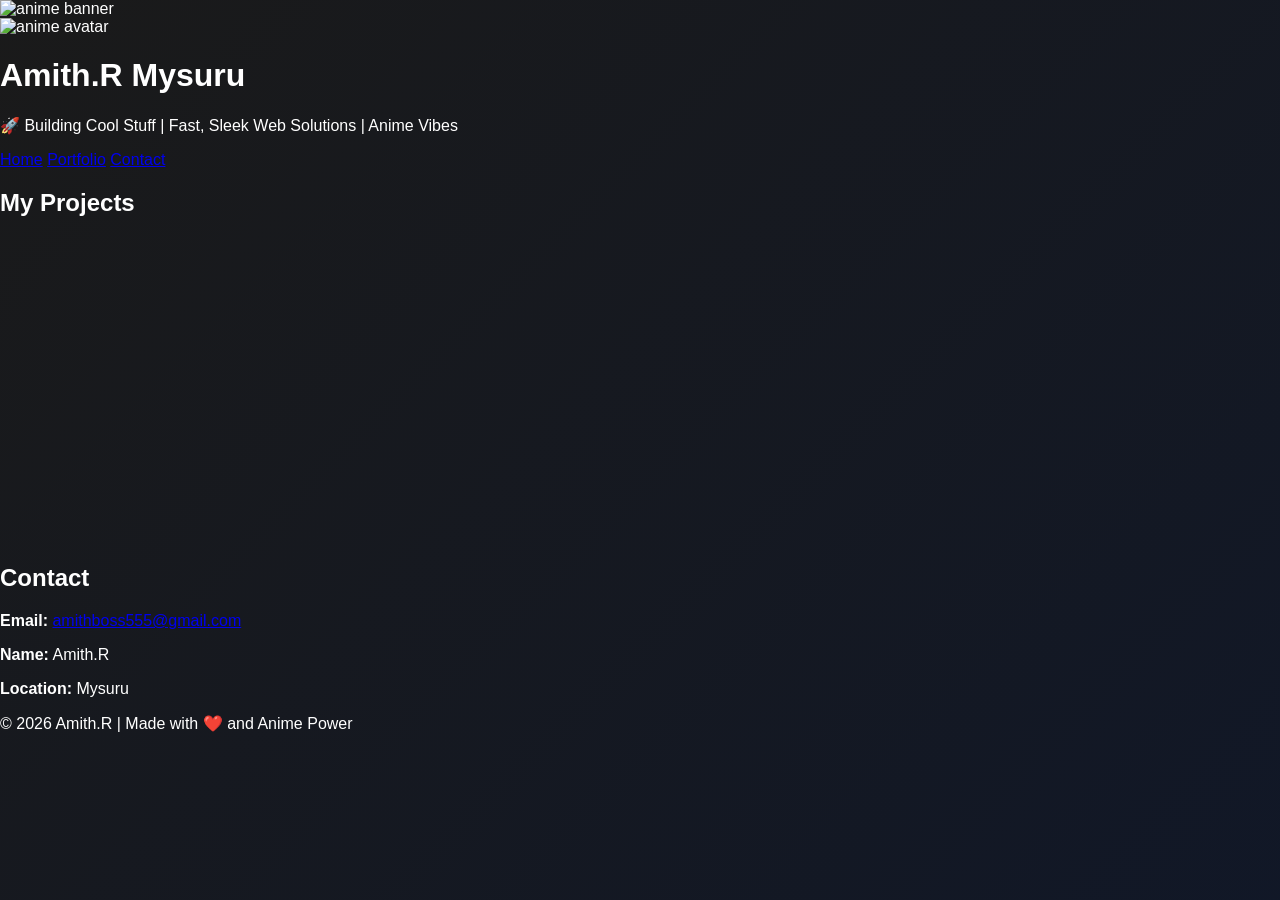
==== index.html @ 7e63d73e "Revamp portfolio page layout and content Updated the portfolio page with a new header, added project" ====
<!DOCTYPE html>
<html lang="en">
<head>
    <meta charset="UTF-8">
    <title>Amith Portfolio Hub</title>
    <meta name="viewport" content="width=device-width, initial-scale=1">
    <link rel="stylesheet" href="style.css">
</head>
<body>
    <header>
        <div class="banner">
            <img src="https://images.unsplash.com/photo-1519125323398-675f0ddb6308?auto=format&fit=crop&w=1000&q=80" alt="anime banner">
            <div class="avatar">
                <img src="https://images.unsplash.com/photo-1503342217505-b0a15ec3261c?auto=format&fit=crop&w=400&q=80" alt="anime avatar">
            </div>
            <div class="intro">
                <h1>Amith.R <span class="city-tag">Mysuru</span></h1>
                <p class="tagline">🚀 Building Cool Stuff | Fast, Sleek Web Solutions | Anime Vibes</p>
            </div>
        </div>
        <nav>
            <a href="#">Home</a>
            <a href="#portfolio">Portfolio</a>
            <a href="#contact">Contact</a>
        </nav>
    </header>
    <main>
        <section id="portfolio">
            <h2>My Projects</h2>
            <div class="projects">
                <div class="card">
                    <img src="https://img.freepik.com/free-photo/anime-style-illustration-colorful-background_23-2151329175.jpg?w=826" alt="Project 1 Anime">
                    <h3>Website Project One</h3>
                    <p>Anime-inspired eCommerce demo. Fast, mobile, clean UI.</p>
                    <div class="buttons">
                        <a href="#" class="demo-btn">Demo</a>
                        <a href="#" class="buy-btn">Buy</a>
                    </div>
                </div>
                <div class="card">
                    <img src="https://wallpapercrafter.com/sizes/1366x768/183519-anime-landscape-sunset-art-clouds.jpg" alt="Project 2 Anime">
                    <h3>Portfolio Web App</h3>
                    <p>Modern React portfolio, slick transitions, anime theme.</p>
                    <div class="buttons">
                        <a href="#" class="demo-btn">Demo</a>
                        <a href="#" class="buy-btn">Buy</a>
                    </div>
                </div>
                <div class="card">
                    <img src="https://images.unsplash.com/photo-1464983953574-0892a716854b?auto=format&fit=crop&w=400&q=80" alt="Project 3 Anime">
                    <h3>Gym Website</h3>
                    <p>Dark neon, parallax gym page styled for serious training.</p>
                    <div class="buttons">
                        <a href="#" class="demo-btn">Demo</a>
                        <a href="#" class="buy-btn">Buy</a>
                    </div>
                </div>
                <!-- Add more projects as needed -->
            </div>
        </section>
        <section id="contact" class="contact-section">
            <h2>Contact</h2>
            <div class="contact-info">
                <p><strong>Email:</strong> <a href="mailto:amithboss555@gmail.com">amithboss555@gmail.com</a></p>
                <p><strong>Name:</strong> Amith.R</p>
                <p><strong>Location:</strong> Mysuru</p>
            </div>
        </section>
    </main>
    <footer>
        &copy; 2026 Amith.R | Made with ❤️ and Anime Power
    </footer>
</body>
</html>
---- style.css ----
/* RESET */
body {
  margin: 0;
  font-family: 'Poppins', sans-serif;
  color: white;

  /* premium animated background */
  background: linear-gradient(-45deg, #0d0d0d, #111827, #0f172a, #1a1a1a);
  background-size: 400% 400%;
  animation: gradientMove 12s ease infinite;
}

@keyframes gradientMove {
  0% { background-position: 0% }
  50% { background-position: 100% }
  100% { background-position: 0% }
}

/* LOADER */
#loader {
  position: fixed;
  width: 100%;
  height: 100%;
  background: #0d0d0d;
  display: flex;
  justify-content: center;
  align-items: center;
  z-index: 9999;
}

.spinner {
  width: 45px;
  height: 45px;
  border: 4px solid #444;
  border-top: 4px solid white;
  border-radius: 50%;
  animation: spin 1s linear infinite;
}

@keyframes spin {
  100% { transform: rotate(360deg); }
}

/* HERO */
.hero {
  height: 100vh;
  display: flex;
  flex-direction: column;
  justify-content: center;
  padding: 80px;
}

.hero h1 {
  font-size: 80px;
  font-weight: 600;
  margin: 0;
  line-height: 1.1;
}

.hero p {
  font-size: 22px;
  color: #b3b3b3;
  max-width: 500px;
  margin-top: 15px;
}

/* PROJECTS */
.projects {
  display: grid;
  grid-template-columns: repeat(auto-fit, minmax(250px, 1fr));
  gap: 25px;
  padding: 80px;
}

/* CARD */
.card {
  position: relative;
  overflow: hidden;
  border-radius: 16px;
  background: #1a1a1a;
  opacity: 0;
  transform: translateY(50px);
  transition: all 0.4s ease;
  box-shadow: 0 10px 30px rgba(0,0,0,0.4);
}

/* IMAGE */
.card img {
  width: 100%;
  display: block;
  transition: transform 0.5s ease;
}

/* HOVER ZOOM */
.card:hover img {
  transform: scale(1.1);
}

/* OVERLAY */
.overlay {
  position: absolute;
  bottom: -100%;
  left: 0;
  width: 100%;
  height: 100%;
  background: rgba(0,0,0,0.75);
  display: flex;
  flex-direction: column;
  justify-content: center;
  align-items: center;
  transition: 0.4s ease;
}

.card:hover .overlay {
  bottom: 0;
}

.overlay h3 {
  font-size: 22px;
  margin: 0;
}

.overlay p {
  color: #ccc;
  margin-top: 8px;
}

/* ABOUT */
.about {
  padding: 80px;
}

.about h2 {
  font-size: 40px;
}
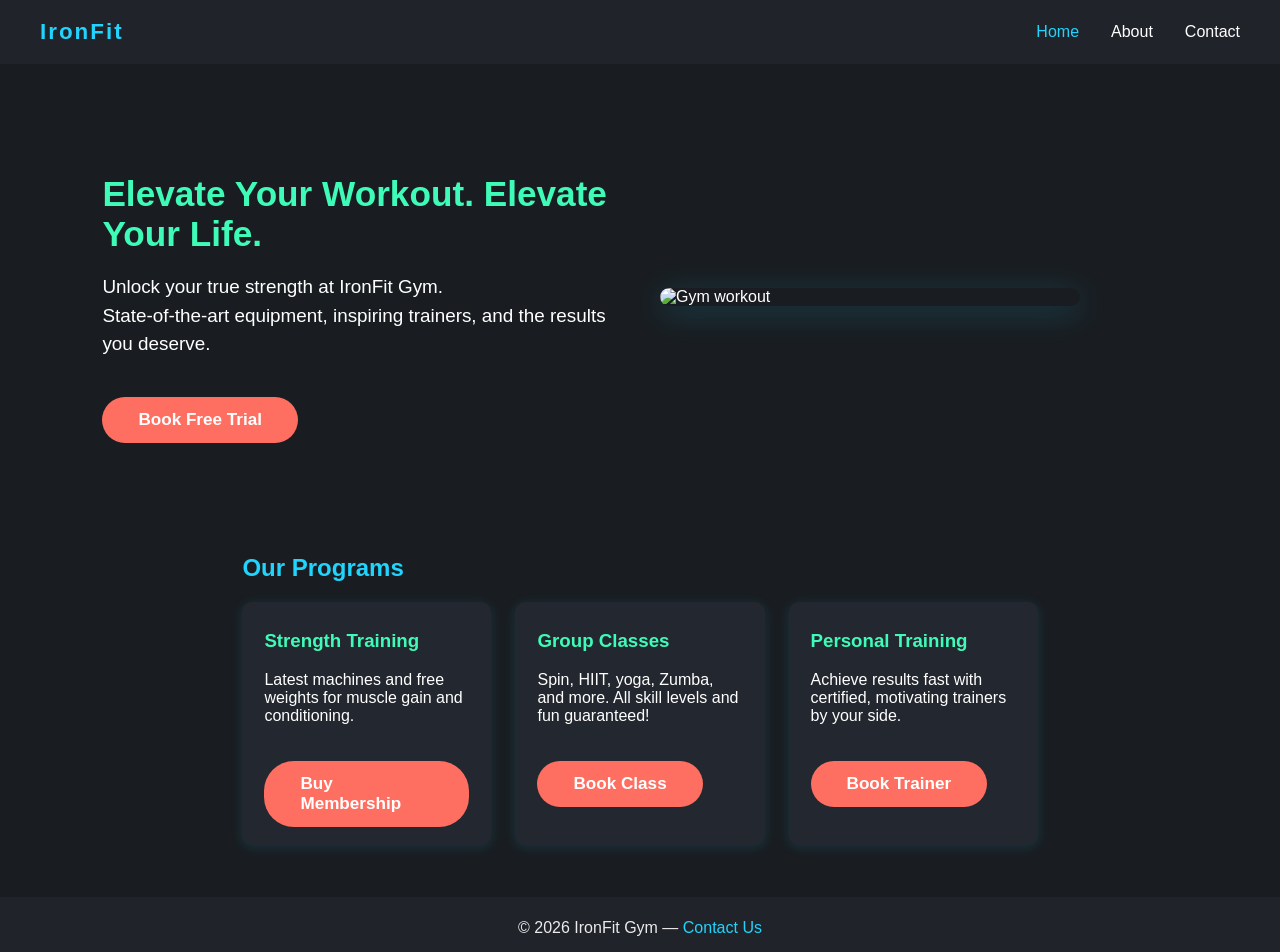
==== commit 0a7afe9f: "Update portfolio to IronFit Gym theme" ====
--- a/index.html
+++ b/index.html
@@ -1,74 +1,59 @@
 <!DOCTYPE html>
 <html lang="en">
 <head>
-    <meta charset="UTF-8">
-    <title>Amith Portfolio Hub</title>
-    <meta name="viewport" content="width=device-width, initial-scale=1">
-    <link rel="stylesheet" href="style.css">
+  <meta charset="UTF-8">
+  <title>IronFit Gym</title>
+  <link rel="stylesheet" href="style.css">
 </head>
 <body>
-    <header>
-        <div class="banner">
-            <img src="https://images.unsplash.com/photo-1519125323398-675f0ddb6308?auto=format&fit=crop&w=1000&q=80" alt="anime banner">
-            <div class="avatar">
-                <img src="https://images.unsplash.com/photo-1503342217505-b0a15ec3261c?auto=format&fit=crop&w=400&q=80" alt="anime avatar">
-            </div>
-            <div class="intro">
-                <h1>Amith.R <span class="city-tag">Mysuru</span></h1>
-                <p class="tagline">🚀 Building Cool Stuff | Fast, Sleek Web Solutions | Anime Vibes</p>
-            </div>
-        </div>
-        <nav>
-            <a href="#">Home</a>
-            <a href="#portfolio">Portfolio</a>
-            <a href="#contact">Contact</a>
-        </nav>
-    </header>
-    <main>
-        <section id="portfolio">
-            <h2>My Projects</h2>
-            <div class="projects">
-                <div class="card">
-                    <img src="https://img.freepik.com/free-photo/anime-style-illustration-colorful-background_23-2151329175.jpg?w=826" alt="Project 1 Anime">
-                    <h3>Website Project One</h3>
-                    <p>Anime-inspired eCommerce demo. Fast, mobile, clean UI.</p>
-                    <div class="buttons">
-                        <a href="#" class="demo-btn">Demo</a>
-                        <a href="#" class="buy-btn">Buy</a>
-                    </div>
-                </div>
-                <div class="card">
-                    <img src="https://wallpapercrafter.com/sizes/1366x768/183519-anime-landscape-sunset-art-clouds.jpg" alt="Project 2 Anime">
-                    <h3>Portfolio Web App</h3>
-                    <p>Modern React portfolio, slick transitions, anime theme.</p>
-                    <div class="buttons">
-                        <a href="#" class="demo-btn">Demo</a>
-                        <a href="#" class="buy-btn">Buy</a>
-                    </div>
-                </div>
-                <div class="card">
-                    <img src="https://images.unsplash.com/photo-1464983953574-0892a716854b?auto=format&fit=crop&w=400&q=80" alt="Project 3 Anime">
-                    <h3>Gym Website</h3>
-                    <p>Dark neon, parallax gym page styled for serious training.</p>
-                    <div class="buttons">
-                        <a href="#" class="demo-btn">Demo</a>
-                        <a href="#" class="buy-btn">Buy</a>
-                    </div>
-                </div>
-                <!-- Add more projects as needed -->
-            </div>
-        </section>
-        <section id="contact" class="contact-section">
-            <h2>Contact</h2>
-            <div class="contact-info">
-                <p><strong>Email:</strong> <a href="mailto:amithboss555@gmail.com">amithboss555@gmail.com</a></p>
-                <p><strong>Name:</strong> Amith.R</p>
-                <p><strong>Location:</strong> Mysuru</p>
-            </div>
-        </section>
-    </main>
-    <footer>
-        &copy; 2026 Amith.R | Made with ❤️ and Anime Power
-    </footer>
+<header>
+  <nav>
+    <a class="logo" href="index.html">IronFit</a>
+    <div class="nav-links">
+      <a href="index.html" class="active">Home</a>
+      <a href="about.html">About</a>
+      <a href="contact.html">Contact</a>
+    </div>
+  </nav>
+</header>
+<main>
+  <div class="hero">
+    <div class="hero-content">
+      <h1>Elevate Your Workout. Elevate Your Life.</h1>
+      <p>
+        Unlock your true strength at IronFit Gym.<br>
+        State-of-the-art equipment, inspiring trainers, and the results you deserve.
+      </p>
+      <a href="contact.html" class="button">Book Free Trial</a>
+    </div>
+    <div class="hero-img">
+      <img src="https://images.unsplash.com/photo-1518611012118-696072aa579a?auto=format&fit=crop&w=800&q=80" alt="Gym workout">
+    </div>
+  </div>
+
+  <section class="section">
+    <h2 style="color:var(--accent)">Our Programs</h2>
+    <div class="cards-row">
+      <div class="card">
+        <h3>Strength Training</h3>
+        <p>Latest machines and free weights for muscle gain and conditioning.</p>
+        <a href="contact.html" class="button small">Buy Membership</a>
+      </div>
+      <div class="card">
+        <h3>Group Classes</h3>
+        <p>Spin, HIIT, yoga, Zumba, and more. All skill levels and fun guaranteed!</p>
+        <a href="contact.html" class="button small">Book Class</a>
+      </div>
+      <div class="card">
+        <h3>Personal Training</h3>
+        <p>Achieve results fast with certified, motivating trainers by your side.</p>
+        <a href="contact.html" class="button small">Book Trainer</a>
+      </div>
+    </div>
+  </section>
+</main>
+<footer>
+  &copy; 2026 IronFit Gym &mdash; <a href="contact.html">Contact Us</a>
+</footer>
 </body>
 </html>
--- a/style.css
+++ b/style.css
@@ -1,135 +1,188 @@
-/* RESET */
+:root {
+  --main-bg: #191d21;
+  --accent: #21d4fd;
+  --accent2: #3efcb7;
+  --text: #fff;
+  --button: #ff6f61;
+  --button-hover: #21d4fd;
+}
+* { box-sizing: border-box; }
 body {
   margin: 0;
-  font-family: 'Poppins', sans-serif;
-  color: white;
-
-  /* premium animated background */
-  background: linear-gradient(-45deg, #0d0d0d, #111827, #0f172a, #1a1a1a);
-  background-size: 400% 400%;
-  animation: gradientMove 12s ease infinite;
+  color: var(--text);
+  background: var(--main-bg);
+  font-family: 'Montserrat', Arial, sans-serif;
+}
+header {
+  background: #20232a;
+  padding: 0;
+}
+nav {
+  display: flex;
+  align-items: center;
+  padding: 0 40px;
+  height: 64px;
+  justify-content: space-between;
+}
+.logo {
+  font-size: 1.4em;
+  font-weight: bold;
+  color: var(--accent);
+  letter-spacing: 2px;
+  text-decoration: none;
+}
+.nav-links {
+  display: flex;
+  gap: 32px;
+}
+.nav-links a {
+  color: var(--text);
+  text-decoration: none;
+  font-weight: 500;
+  padding: 8px 0;
+  transition: color 0.2s;
+}
+.nav-links a.active, .nav-links a:hover {
+  color: var(--accent);
 }
 
-@keyframes gradientMove {
-  0% { background-position: 0% }
-  50% { background-position: 100% }
-  100% { background-position: 0% }
+.hero {
+  display: flex;
+  flex-wrap: wrap;
+  align-items: center;
+  padding: 48px 8vw 32px 8vw;
+  min-height: 50vh;
+  gap: 40px;
+}
+.hero-img {
+  flex: 1 1 320px;
+  min-width: 300px;
+}
+.hero-img img {
+  width: 100%;
+  max-width: 420px;
+  border-radius: 12px;
+  box-shadow: 0 6px 32px #21d4fd33;
+  display: block;
+}
+.hero-content {
+  flex: 1 1 320px;
+}
+.hero-content h1 {
+  font-size: 2.2em;
+  color: var(--accent2);
+  margin-bottom: 10px;
+}
+.hero-content p { font-size: 1.18em; line-height: 1.5; }
+.button {
+  margin-top: 20px;
+  background: var(--button);
+  color: #fff;
+  font-weight: 600;
+  padding: 13px 36px;
+  border: none;
+  border-radius: 30px;
+  cursor: pointer;
+  text-decoration: none;
+  font-size: 1.07em;
+  transition: background 0.2s, color 0.2s;
+  display: inline-block;
+}
+.button:hover {
+  background: var(--button-hover);
+  color: var(--main-bg);
 }
 
-/* LOADER */
-#loader {
-  position: fixed;
-  width: 100%;
-  height: 100%;
-  background: #0d0d0d;
-  display: flex;
-  justify-content: center;
-  align-items: center;
-  z-index: 9999;
+.section {
+  max-width: 1000px;
+  margin: 40px auto 0 auto;
+  padding: 0 8vw;
 }
 
-.spinner {
-  width: 45px;
-  height: 45px;
-  border: 4px solid #444;
-  border-top: 4px solid white;
-  border-radius: 50%;
-  animation: spin 1s linear infinite;
+.cards-row {
+  display: flex;
+  gap: 24px;
+  flex-wrap: wrap;
+  margin-top: 12px;
+}
+.card {
+  background: #23272f;
+  border-radius: 10px;
+  padding: 28px 22px 18px 22px;
+  flex: 1 1 230px;
+  min-width: 230px;
+  max-width: 320px;
+  margin: 0 auto;
+  box-shadow: 0 2px 12px #21d4fd22;
+}
+.card h3 { color: var(--accent2); margin-top: 0; }
+
+footer {
+  background: #20232a;
+  color: #ebebeb;
+  text-align: center;
+  padding: 22px 0 15px 0;
+  font-size: 1em;
+  margin-top: 52px;
+}
+footer a { color: var(--accent); text-decoration: none; }
+
+.about-section, .contact-section {
+  background: #23272f;
+  border-radius: 14px;
+  padding: 40px 24px;
+  margin: 38px auto 22px auto;
+  max-width: 650px;
+  box-shadow: 0 2px 24px #21d4fd12;
+}
+.about-section img {
+  width: 90%;
+  max-width: 380px;
+  display: block;
+  margin: 18px auto;
+  border-radius: 10px;
 }
 
-@keyframes spin {
-  100% { transform: rotate(360deg); }
-}
-
-/* HERO */
-.hero {
-  height: 100vh;
+form.contact-form {
   display: flex;
   flex-direction: column;
-  justify-content: center;
-  padding: 80px;
+  gap: 18px;
+  margin-top: 24px;
 }
-
-.hero h1 {
-  font-size: 80px;
-  font-weight: 600;
-  margin: 0;
-  line-height: 1.1;
+.contact-form input,
+.contact-form textarea {
+  padding: 12px;
+  background: #15181a;
+  border: 1px solid #313947;
+  border-radius: 5px;
+  color: var(--text);
+  font-family: inherit;
+  font-size: 1em;
+  resize: vertical;
 }
-
-.hero p {
-  font-size: 22px;
-  color: #b3b3b3;
-  max-width: 500px;
-  margin-top: 15px;
+.contact-form button {
+  width: 170px;
+  align-self: flex-end;
 }
-
-/* PROJECTS */
-.projects {
-  display: grid;
-  grid-template-columns: repeat(auto-fit, minmax(250px, 1fr));
-  gap: 25px;
-  padding: 80px;
+.contact-details {
+  margin-top: 24px;
+  color: #b4c2d2;
+  font-size: 1em;
 }
-
-/* CARD */
-.card {
-  position: relative;
-  overflow: hidden;
-  border-radius: 16px;
-  background: #1a1a1a;
-  opacity: 0;
-  transform: translateY(50px);
-  transition: all 0.4s ease;
-  box-shadow: 0 10px 30px rgba(0,0,0,0.4);
+@media (max-width: 800px) {
+  .hero {
+    flex-direction: column-reverse;
+    gap: 18px;
+    text-align: center;
+  }
+  nav {
+    flex-direction: column;
+    gap: 10px;
+    height: auto;
+    padding: 10px 0;
+  }
+  .about-section,
+  .contact-section,
+  .section { padding: 4vw; }
+  .cards-row { flex-direction: column; gap: 18px; }
 }
-
-/* IMAGE */
-.card img {
-  width: 100%;
-  display: block;
-  transition: transform 0.5s ease;
-}
-
-/* HOVER ZOOM */
-.card:hover img {
-  transform: scale(1.1);
-}
-
-/* OVERLAY */
-.overlay {
-  position: absolute;
-  bottom: -100%;
-  left: 0;
-  width: 100%;
-  height: 100%;
-  background: rgba(0,0,0,0.75);
-  display: flex;
-  flex-direction: column;
-  justify-content: center;
-  align-items: center;
-  transition: 0.4s ease;
-}
-
-.card:hover .overlay {
-  bottom: 0;
-}
-
-.overlay h3 {
-  font-size: 22px;
-  margin: 0;
-}
-
-.overlay p {
-  color: #ccc;
-  margin-top: 8px;
-}
-
-/* ABOUT */
-.about {
-  padding: 80px;
-}
-
-.about h2 {
-  font-size: 40px;
-}
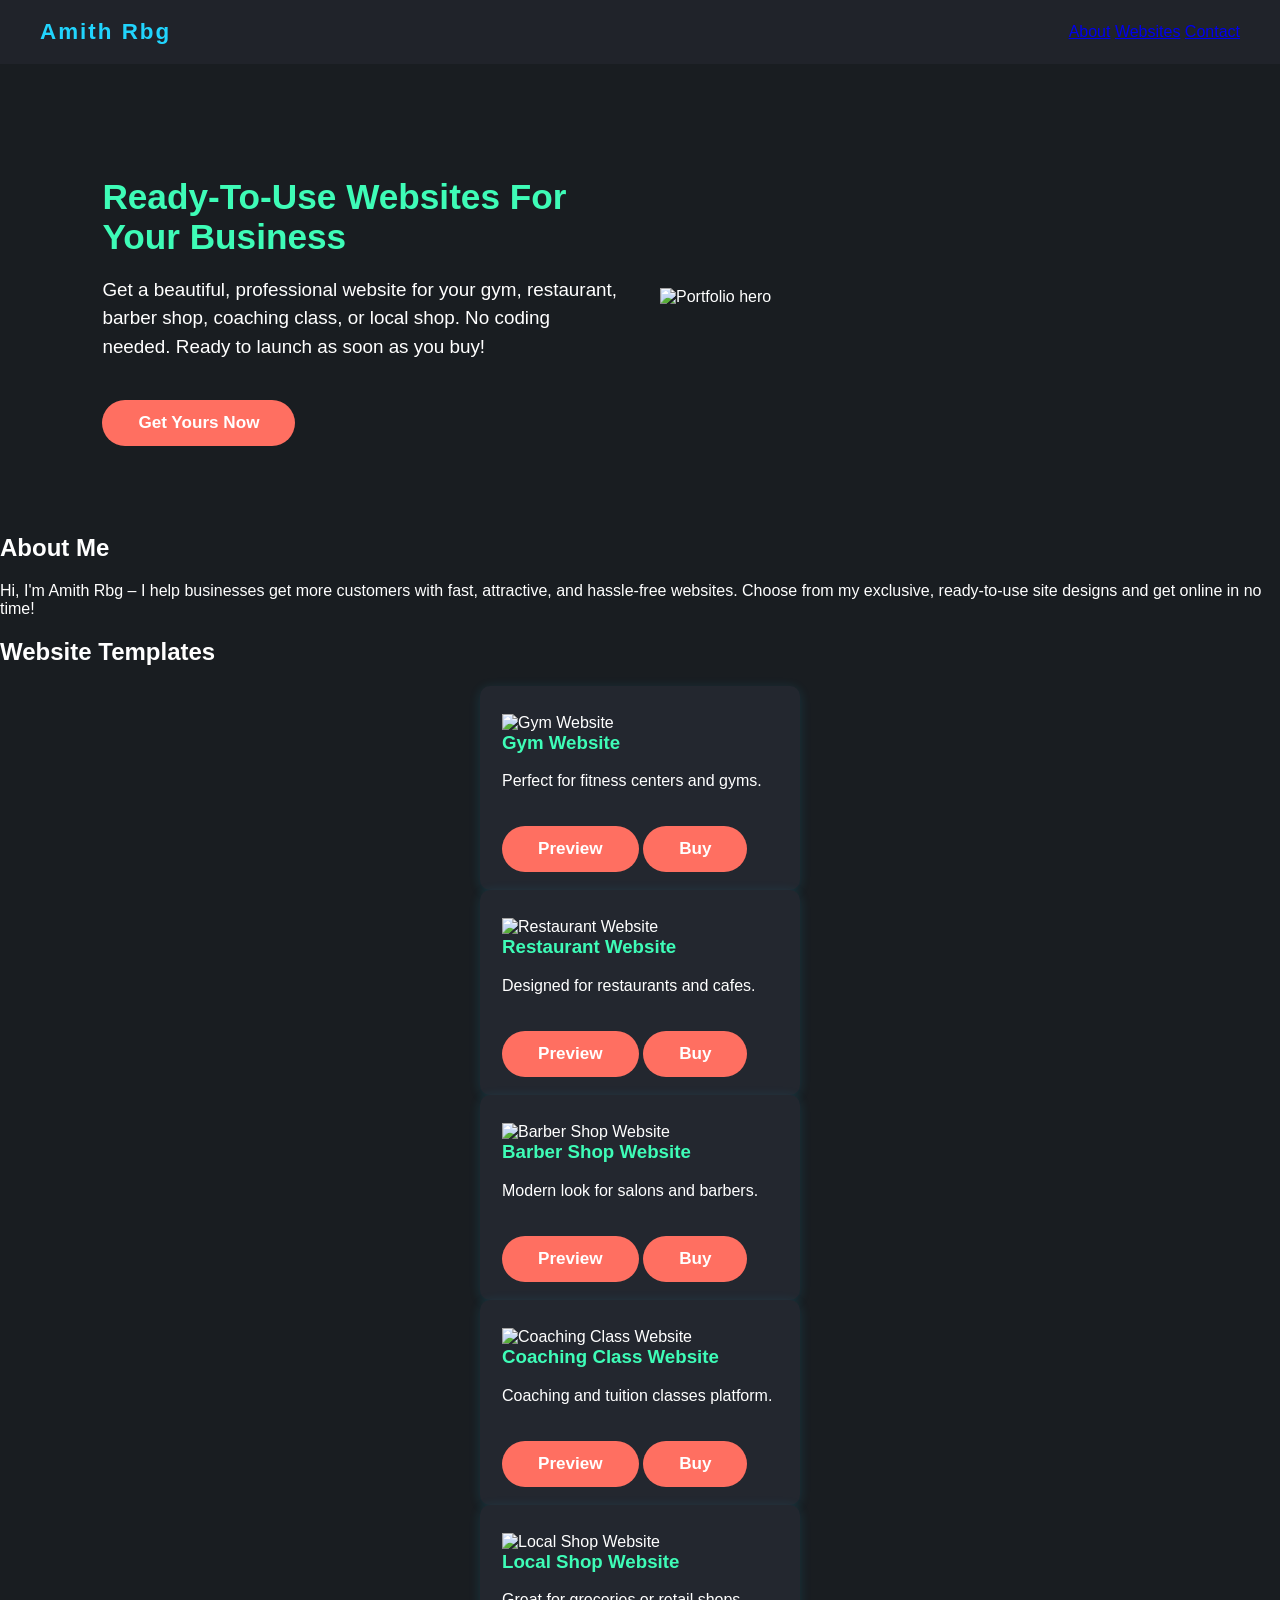
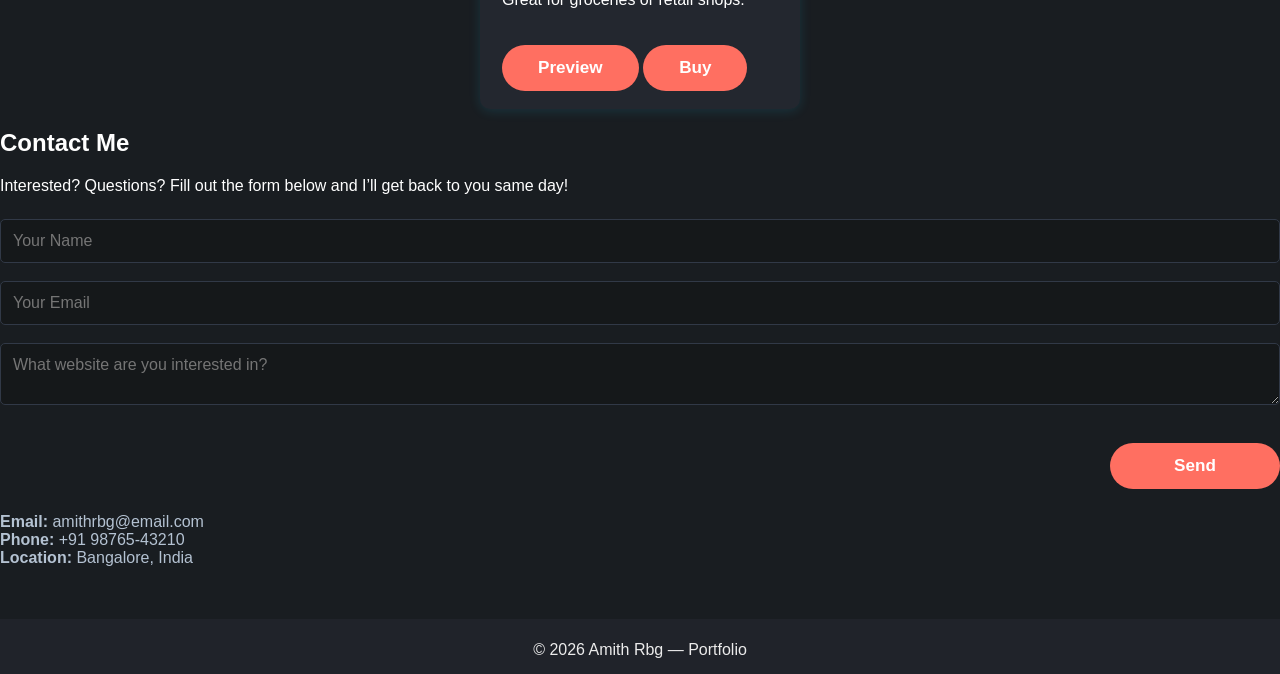
==== commit 918fdfa8: "Revamp index.html for portfolio site Updated the website title and replaced gym-related content with" ====
--- a/index.html
+++ b/index.html
@@ -2,58 +2,95 @@
 <html lang="en">
 <head>
   <meta charset="UTF-8">
-  <title>IronFit Gym</title>
+  <title>Amith Rbg | Ready Websites Portfolio</title>
+  <meta name="viewport" content="width=device-width, initial-scale=1" />
   <link rel="stylesheet" href="style.css">
 </head>
 <body>
-<header>
-  <nav>
-    <a class="logo" href="index.html">IronFit</a>
-    <div class="nav-links">
-      <a href="index.html" class="active">Home</a>
-      <a href="about.html">About</a>
-      <a href="contact.html">Contact</a>
+  <header>
+    <nav>
+      <div class="logo">Amith Rbg</div>
+      <div>
+        <a href="#about">About</a>
+        <a href="#projects">Websites</a>
+        <a href="#contact">Contact</a>
+      </div>
+    </nav>
+  </header>
+
+  <section class="hero">
+    <div class="hero-content">
+      <h1>Ready-To-Use Websites For Your Business</h1>
+      <p>Get a beautiful, professional website for your gym, restaurant, barber shop, coaching class, or local shop. No coding needed. Ready to launch as soon as you buy!</p>
+      <a class="button" href="#contact">Get Yours Now</a>
     </div>
-  </nav>
-</header>
-<main>
-  <div class="hero">
-    <div class="hero-content">
-      <h1>Elevate Your Workout. Elevate Your Life.</h1>
-      <p>
-        Unlock your true strength at IronFit Gym.<br>
-        State-of-the-art equipment, inspiring trainers, and the results you deserve.
-      </p>
-      <a href="contact.html" class="button">Book Free Trial</a>
-    </div>
-    <div class="hero-img">
-      <img src="https://images.unsplash.com/photo-1518611012118-696072aa579a?auto=format&fit=crop&w=800&q=80" alt="Gym workout">
-    </div>
-  </div>
+    <img class="hero-img" src="https://images.unsplash.com/photo-1519125323398-675f0ddb6308?fit=crop&w=600&q=80" alt="Portfolio hero">
+  </section>
 
-  <section class="section">
-    <h2 style="color:var(--accent)">Our Programs</h2>
-    <div class="cards-row">
+  <section id="about" class="about">
+    <h2>About Me</h2>
+    <p>Hi, I'm Amith Rbg – I help businesses get more customers with fast, attractive, and hassle-free websites. Choose from my exclusive, ready-to-use site designs and get online in no time!</p>
+  </section>
+
+  <section id="projects" class="projects">
+    <h2>Website Templates</h2>
+    <div class="cards-list">
       <div class="card">
-        <h3>Strength Training</h3>
-        <p>Latest machines and free weights for muscle gain and conditioning.</p>
-        <a href="contact.html" class="button small">Buy Membership</a>
+        <img src="https://images.unsplash.com/photo-1518611012118-696072aa579a?fit=crop&w=400&q=80" alt="Gym Website" />
+        <h3>Gym Website</h3>
+        <p>Perfect for fitness centers and gyms.</p>
+        <a href="#" class="button small">Preview</a>
+        <a href="#contact" class="button small secondary">Buy</a>
       </div>
       <div class="card">
-        <h3>Group Classes</h3>
-        <p>Spin, HIIT, yoga, Zumba, and more. All skill levels and fun guaranteed!</p>
-        <a href="contact.html" class="button small">Book Class</a>
+        <img src="https://images.unsplash.com/photo-1519864600265-abb23847ef5e?fit=crop&w=400&q=80" alt="Restaurant Website" />
+        <h3>Restaurant Website</h3>
+        <p>Designed for restaurants and cafes.</p>
+        <a href="#" class="button small">Preview</a>
+        <a href="#contact" class="button small secondary">Buy</a>
       </div>
       <div class="card">
-        <h3>Personal Training</h3>
-        <p>Achieve results fast with certified, motivating trainers by your side.</p>
-        <a href="contact.html" class="button small">Book Trainer</a>
+        <img src="https://images.unsplash.com/photo-1520880867055-1e30d1cb001c?fit=crop&w=400&q=80" alt="Barber Shop Website" />
+        <h3>Barber Shop Website</h3>
+        <p>Modern look for salons and barbers.</p>
+        <a href="#" class="button small">Preview</a>
+        <a href="#contact" class="button small secondary">Buy</a>
+      </div>
+      <div class="card">
+        <img src="https://images.unsplash.com/photo-1503676382389-4809596d5290?fit=crop&w=400&q=80" alt="Coaching Class Website" />
+        <h3>Coaching Class Website</h3>
+        <p>Coaching and tuition classes platform.</p>
+        <a href="#" class="button small">Preview</a>
+        <a href="#contact" class="button small secondary">Buy</a>
+      </div>
+      <div class="card">
+        <img src="https://images.unsplash.com/photo-1506744038136-46273834b3fb?fit=crop&w=400&q=80" alt="Local Shop Website" />
+        <h3>Local Shop Website</h3>
+        <p>Great for groceries or retail shops.</p>
+        <a href="#" class="button small">Preview</a>
+        <a href="#contact" class="button small secondary">Buy</a>
       </div>
     </div>
   </section>
-</main>
-<footer>
-  &copy; 2026 IronFit Gym &mdash; <a href="contact.html">Contact Us</a>
-</footer>
+
+  <section id="contact" class="contact">
+    <h2>Contact Me</h2>
+    <p>Interested? Questions? Fill out the form below and I’ll get back to you same day!</p>
+    <form class="contact-form">
+      <input type="text" placeholder="Your Name" required>
+      <input type="email" placeholder="Your Email" required>
+      <textarea placeholder="What website are you interested in?" required></textarea>
+      <button type="submit" class="button">Send</button>
+    </form>
+    <div class="contact-details">
+      <b>Email:</b> amithrbg@email.com<br>
+      <b>Phone:</b> +91 98765-43210<br>
+      <b>Location:</b> Bangalore, India
+    </div>
+  </section>
+
+  <footer>
+    &copy; 2026 Amith Rbg — Portfolio
+  </footer>
 </body>
 </html>
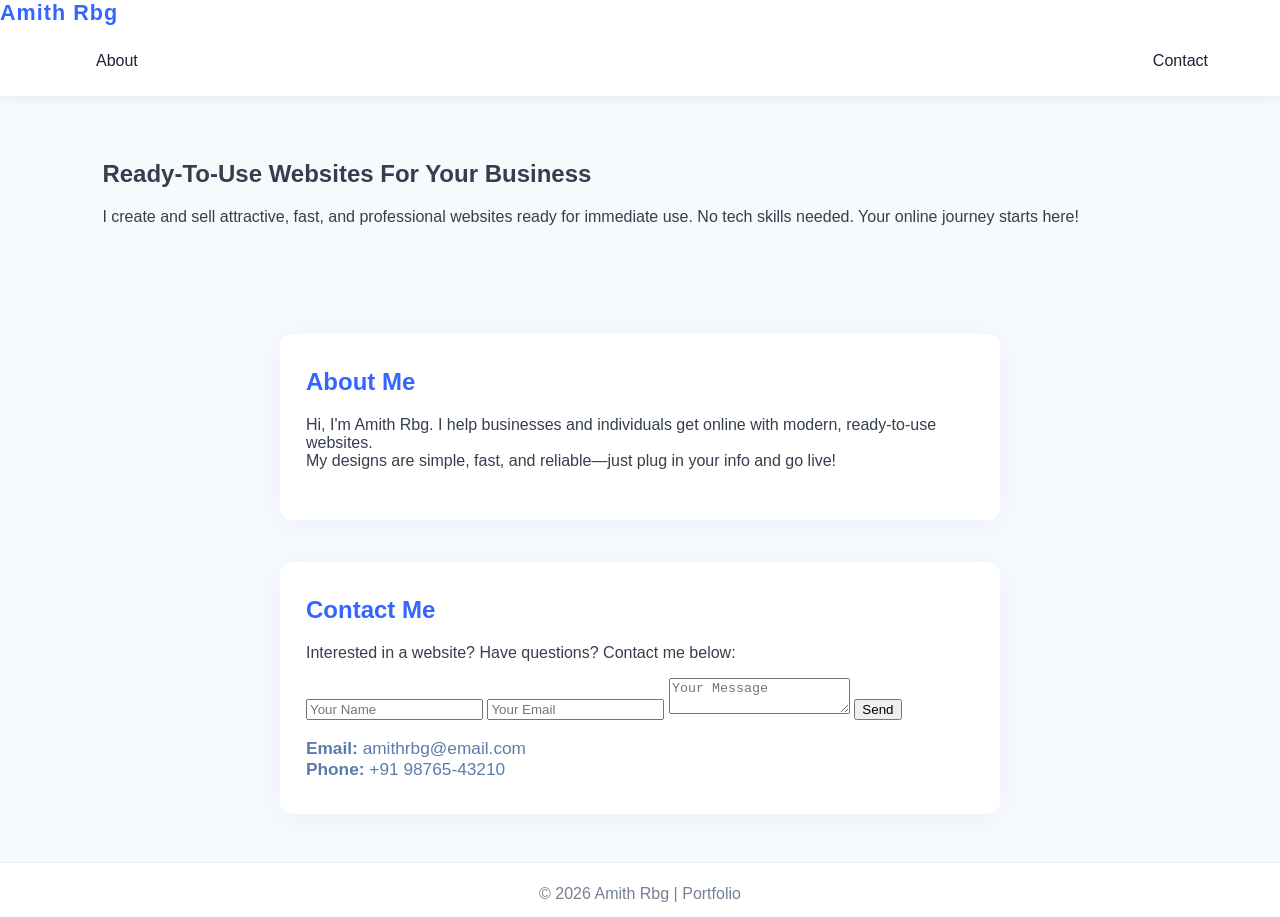
==== commit 763a1839: "Refactor index.html structure and content" ====
--- a/index.html
+++ b/index.html
@@ -3,94 +3,58 @@
 <head>
   <meta charset="UTF-8">
   <title>Amith Rbg | Ready Websites Portfolio</title>
-  <meta name="viewport" content="width=device-width, initial-scale=1" />
+  <meta name="viewport" content="width=device-width, initial-scale=1"/>
   <link rel="stylesheet" href="style.css">
 </head>
 <body>
   <header>
-    <nav>
+    <div class="container">
       <div class="logo">Amith Rbg</div>
-      <div>
+      <nav>
         <a href="#about">About</a>
-        <a href="#projects">Websites</a>
         <a href="#contact">Contact</a>
-      </div>
-    </nav>
+      </nav>
+    </div>
   </header>
 
-  <section class="hero">
-    <div class="hero-content">
-      <h1>Ready-To-Use Websites For Your Business</h1>
-      <p>Get a beautiful, professional website for your gym, restaurant, barber shop, coaching class, or local shop. No coding needed. Ready to launch as soon as you buy!</p>
-      <a class="button" href="#contact">Get Yours Now</a>
-    </div>
-    <img class="hero-img" src="https://images.unsplash.com/photo-1519125323398-675f0ddb6308?fit=crop&w=600&q=80" alt="Portfolio hero">
-  </section>
+  <main>
+    <section class="hero">
+      <div class="container">
+        <h1>Ready-To-Use Websites For Your Business</h1>
+        <p>I create and sell attractive, fast, and professional websites ready for immediate use. No tech skills needed. Your online journey starts here!</p>
+      </div>
+    </section>
 
-  <section id="about" class="about">
-    <h2>About Me</h2>
-    <p>Hi, I'm Amith Rbg – I help businesses get more customers with fast, attractive, and hassle-free websites. Choose from my exclusive, ready-to-use site designs and get online in no time!</p>
-  </section>
+    <section id="about" class="about">
+      <div class="container">
+        <h2>About Me</h2>
+        <p>
+          Hi, I'm Amith Rbg. I help businesses and individuals get online with modern, ready-to-use websites.<br>
+          My designs are simple, fast, and reliable—just plug in your info and go live!
+        </p>
+      </div>
+    </section>
 
-  <section id="projects" class="projects">
-    <h2>Website Templates</h2>
-    <div class="cards-list">
-      <div class="card">
-        <img src="https://images.unsplash.com/photo-1518611012118-696072aa579a?fit=crop&w=400&q=80" alt="Gym Website" />
-        <h3>Gym Website</h3>
-        <p>Perfect for fitness centers and gyms.</p>
-        <a href="#" class="button small">Preview</a>
-        <a href="#contact" class="button small secondary">Buy</a>
+    <section id="contact" class="contact">
+      <div class="container">
+        <h2>Contact Me</h2>
+        <p>Interested in a website? Have questions? Contact me below:</p>
+        <form>
+          <input type="text" placeholder="Your Name" required>
+          <input type="email" placeholder="Your Email" required>
+          <textarea placeholder="Your Message" required></textarea>
+          <button type="submit">Send</button>
+        </form>
+        <div class="contact-details">
+          <strong>Email:</strong> amithrbg@email.com<br>
+          <strong>Phone:</strong> +91 98765-43210
+        </div>
       </div>
-      <div class="card">
-        <img src="https://images.unsplash.com/photo-1519864600265-abb23847ef5e?fit=crop&w=400&q=80" alt="Restaurant Website" />
-        <h3>Restaurant Website</h3>
-        <p>Designed for restaurants and cafes.</p>
-        <a href="#" class="button small">Preview</a>
-        <a href="#contact" class="button small secondary">Buy</a>
-      </div>
-      <div class="card">
-        <img src="https://images.unsplash.com/photo-1520880867055-1e30d1cb001c?fit=crop&w=400&q=80" alt="Barber Shop Website" />
-        <h3>Barber Shop Website</h3>
-        <p>Modern look for salons and barbers.</p>
-        <a href="#" class="button small">Preview</a>
-        <a href="#contact" class="button small secondary">Buy</a>
-      </div>
-      <div class="card">
-        <img src="https://images.unsplash.com/photo-1503676382389-4809596d5290?fit=crop&w=400&q=80" alt="Coaching Class Website" />
-        <h3>Coaching Class Website</h3>
-        <p>Coaching and tuition classes platform.</p>
-        <a href="#" class="button small">Preview</a>
-        <a href="#contact" class="button small secondary">Buy</a>
-      </div>
-      <div class="card">
-        <img src="https://images.unsplash.com/photo-1506744038136-46273834b3fb?fit=crop&w=400&q=80" alt="Local Shop Website" />
-        <h3>Local Shop Website</h3>
-        <p>Great for groceries or retail shops.</p>
-        <a href="#" class="button small">Preview</a>
-        <a href="#contact" class="button small secondary">Buy</a>
-      </div>
-    </div>
-  </section>
-
-  <section id="contact" class="contact">
-    <h2>Contact Me</h2>
-    <p>Interested? Questions? Fill out the form below and I’ll get back to you same day!</p>
-    <form class="contact-form">
-      <input type="text" placeholder="Your Name" required>
-      <input type="email" placeholder="Your Email" required>
-      <textarea placeholder="What website are you interested in?" required></textarea>
-      <button type="submit" class="button">Send</button>
-    </form>
-    <div class="contact-details">
-      <b>Email:</b> amithrbg@email.com<br>
-      <b>Phone:</b> +91 98765-43210<br>
-      <b>Location:</b> Bangalore, India
-    </div>
-  </section>
+    </section>
+  </main>
 
   <footer>
-    &copy; 2026 Amith Rbg — Portfolio
+    &copy; 2026 Amith Rbg | Portfolio
   </footer>
 </body>
 </html>
--- a/style.css
+++ b/style.css
@@ -1,188 +1,195 @@
 :root {
-  --main-bg: #191d21;
-  --accent: #21d4fd;
-  --accent2: #3efcb7;
-  --text: #fff;
-  --button: #ff6f61;
-  --button-hover: #21d4fd;
+  --brand: #3366ff;
+  --brand2: #08e1ae;
+  --bg: #f7fafc;
+  --dark: #1a2231;
+  --text: #353e4e;
+  --white: #fff;
+  --accent: #ff6f61;
+  --card: #f1f4f8;
 }
+
 * { box-sizing: border-box; }
 body {
   margin: 0;
+  background: var(--bg);
   color: var(--text);
-  background: var(--main-bg);
   font-family: 'Montserrat', Arial, sans-serif;
 }
 header {
-  background: #20232a;
-  padding: 0;
+  background: var(--white);
+  box-shadow: 0 2px 12px #0001;
+  position: sticky; top: 0;
+  z-index: 2;
 }
 nav {
   display: flex;
+  justify-content: space-between;
+  max-width: 1200px;
+  margin: 0 auto;
+  padding: 0 32px;
   align-items: center;
-  padding: 0 40px;
-  height: 64px;
-  justify-content: space-between;
+  height: 70px;
 }
 .logo {
-  font-size: 1.4em;
   font-weight: bold;
-  color: var(--accent);
-  letter-spacing: 2px;
+  font-size: 1.35em;
+  color: var(--brand);
+  letter-spacing: 1px;
+}
+nav a {
+  color: var(--dark);
   text-decoration: none;
-}
-.nav-links {
-  display: flex;
-  gap: 32px;
-}
-.nav-links a {
-  color: var(--text);
-  text-decoration: none;
+  margin-left: 24px;
   font-weight: 500;
-  padding: 8px 0;
   transition: color 0.2s;
 }
-.nav-links a.active, .nav-links a:hover {
-  color: var(--accent);
-}
+nav a:hover { color: var(--brand2); }
 
 .hero {
   display: flex;
   flex-wrap: wrap;
   align-items: center;
-  padding: 48px 8vw 32px 8vw;
-  min-height: 50vh;
-  gap: 40px;
-}
-.hero-img {
-  flex: 1 1 320px;
-  min-width: 300px;
-}
-.hero-img img {
-  width: 100%;
-  max-width: 420px;
-  border-radius: 12px;
-  box-shadow: 0 6px 32px #21d4fd33;
-  display: block;
+  padding: 44px 8vw 36px 8vw;
+  gap: 34px;
 }
 .hero-content {
   flex: 1 1 320px;
+  min-width: 270px;
 }
 .hero-content h1 {
-  font-size: 2.2em;
-  color: var(--accent2);
-  margin-bottom: 10px;
+  font-size: 2em;
+  margin-bottom: 16px;
+  color: var(--brand2);
 }
-.hero-content p { font-size: 1.18em; line-height: 1.5; }
+.hero-content p {
+  font-size: 1.15em;
+  margin-bottom: 20px;
+}
+.hero-img {
+  width: 340px;
+  max-width: 100vw;
+  border-radius: 14px;
+  box-shadow: 0 6px 32px #3366ff22;
+  display: block;
+}
 .button {
-  margin-top: 20px;
-  background: var(--button);
-  color: #fff;
+  background: var(--accent);
+  color: var(--white);
+  border: none;
+  border-radius: 28px;
+  padding: 13px 34px;
+  font-size: 1em;
   font-weight: 600;
-  padding: 13px 36px;
-  border: none;
-  border-radius: 30px;
   cursor: pointer;
   text-decoration: none;
-  font-size: 1.07em;
+  margin-right: 8px;
   transition: background 0.2s, color 0.2s;
   display: inline-block;
 }
+.button.secondary {
+  background: var(--brand2);
+  color: var(--white);
+}
 .button:hover {
-  background: var(--button-hover);
-  color: var(--main-bg);
+  background: var(--brand);
+  color: var(--white);
 }
+.button.small { padding: 8px 18px; font-size: 0.96em; margin-top: 10px; }
 
-.section {
-  max-width: 1000px;
-  margin: 40px auto 0 auto;
-  padding: 0 8vw;
+section { margin-bottom: 56px; }
+h2 { margin-top: 0; color: var(--brand); }
+.about, .contact {
+  max-width: 720px;
+  margin: 42px auto;
+  background: var(--white);
+  border-radius: 12px;
+  box-shadow: 0 4px 32px #3366ff10;
+  padding: 34px 26px;
 }
-
-.cards-row {
+.projects {
+  max-width: 1100px;
+  margin: 48px auto 0 auto;
+  padding: 0 14px;
+}
+.cards-list {
   display: flex;
-  gap: 24px;
+  gap: 22px;
   flex-wrap: wrap;
-  margin-top: 12px;
+  margin-top: 26px;
+  justify-content: space-between;
 }
 .card {
-  background: #23272f;
-  border-radius: 10px;
-  padding: 28px 22px 18px 22px;
-  flex: 1 1 230px;
-  min-width: 230px;
-  max-width: 320px;
-  margin: 0 auto;
-  box-shadow: 0 2px 12px #21d4fd22;
-}
-.card h3 { color: var(--accent2); margin-top: 0; }
-
-footer {
-  background: #20232a;
-  color: #ebebeb;
+  flex: 1 1 220px;
+  background: var(--card);
+  border-radius: 13px;
+  box-shadow: 0 2px 14px #3366ff11;
+  padding: 22px 16px 20px 16px;
   text-align: center;
-  padding: 22px 0 15px 0;
-  font-size: 1em;
-  margin-top: 52px;
-}
-footer a { color: var(--accent); text-decoration: none; }
-
-.about-section, .contact-section {
-  background: #23272f;
-  border-radius: 14px;
-  padding: 40px 24px;
-  margin: 38px auto 22px auto;
-  max-width: 650px;
-  box-shadow: 0 2px 24px #21d4fd12;
-}
-.about-section img {
-  width: 90%;
-  max-width: 380px;
-  display: block;
-  margin: 18px auto;
-  border-radius: 10px;
-}
-
-form.contact-form {
   display: flex;
   flex-direction: column;
-  gap: 18px;
-  margin-top: 24px;
+  align-items: center;
+  min-width: 220px;
+  max-width: 250px;
+}
+.card img {
+  width: 100%;
+  height: 110px;
+  object-fit: cover;
+  border-radius: 10px;
+  margin-bottom: 12px;
+}
+.card h3 { margin: 10px 0 8px 0; color: var(--brand2);}
+.card p { margin-bottom: 10px; min-height: 38px;}
+
+.contact-form {
+  display: flex;
+  flex-direction: column;
+  gap: 14px;
+  margin-top: 16px;
+  margin-bottom: 14px;
 }
 .contact-form input,
 .contact-form textarea {
-  padding: 12px;
-  background: #15181a;
-  border: 1px solid #313947;
+  padding: 11px;
   border-radius: 5px;
-  color: var(--text);
+  border: 1.5px solid #b8dcff;
+  background: #f5faff;
+  font-size: 1em;
+  color: var(--dark);
   font-family: inherit;
-  font-size: 1em;
   resize: vertical;
 }
-.contact-form button {
-  width: 170px;
-  align-self: flex-end;
+.contact-form button { width: 128px;align-self: flex-end;}
+.contact-details {
+  margin-top: 18px;
+  color: #5b7bad;
+  font-size: 1.08em;
 }
-.contact-details {
-  margin-top: 24px;
-  color: #b4c2d2;
-  font-size: 1em;
+
+footer {
+  background: var(--white);
+  color: #738191;
+  text-align: center;
+  padding: 22px 0 14px 0;
+  margin-top: 48px;
+  border-top: 1.5px solid #eeeeee;
 }
-@media (max-width: 800px) {
+
+@media (max-width: 940px) {
   .hero {
-    flex-direction: column-reverse;
-    gap: 18px;
-    text-align: center;
+    flex-direction: column;
+    align-items: flex-start;
+    gap: 22px;
+    text-align:center;
+    padding: 28px 3vw 24px 3vw;
   }
-  nav {
-    flex-direction: column;
-    gap: 10px;
-    height: auto;
-    padding: 10px 0;
-  }
-  .about-section,
-  .contact-section,
-  .section { padding: 4vw; }
-  .cards-row { flex-direction: column; gap: 18px; }
+  .hero-img { margin: 0 auto; }
+  .cards-list { justify-content: center;}
 }
+@media (max-width: 700px) {
+  .cards-list { flex-direction: column; gap: 18px; }
+  .projects { margin-top:24px; }
+  .about, .contact { margin:24px 4vw; }
+  nav { flex-direction: column; gap: 10px; height:auto; }
+}
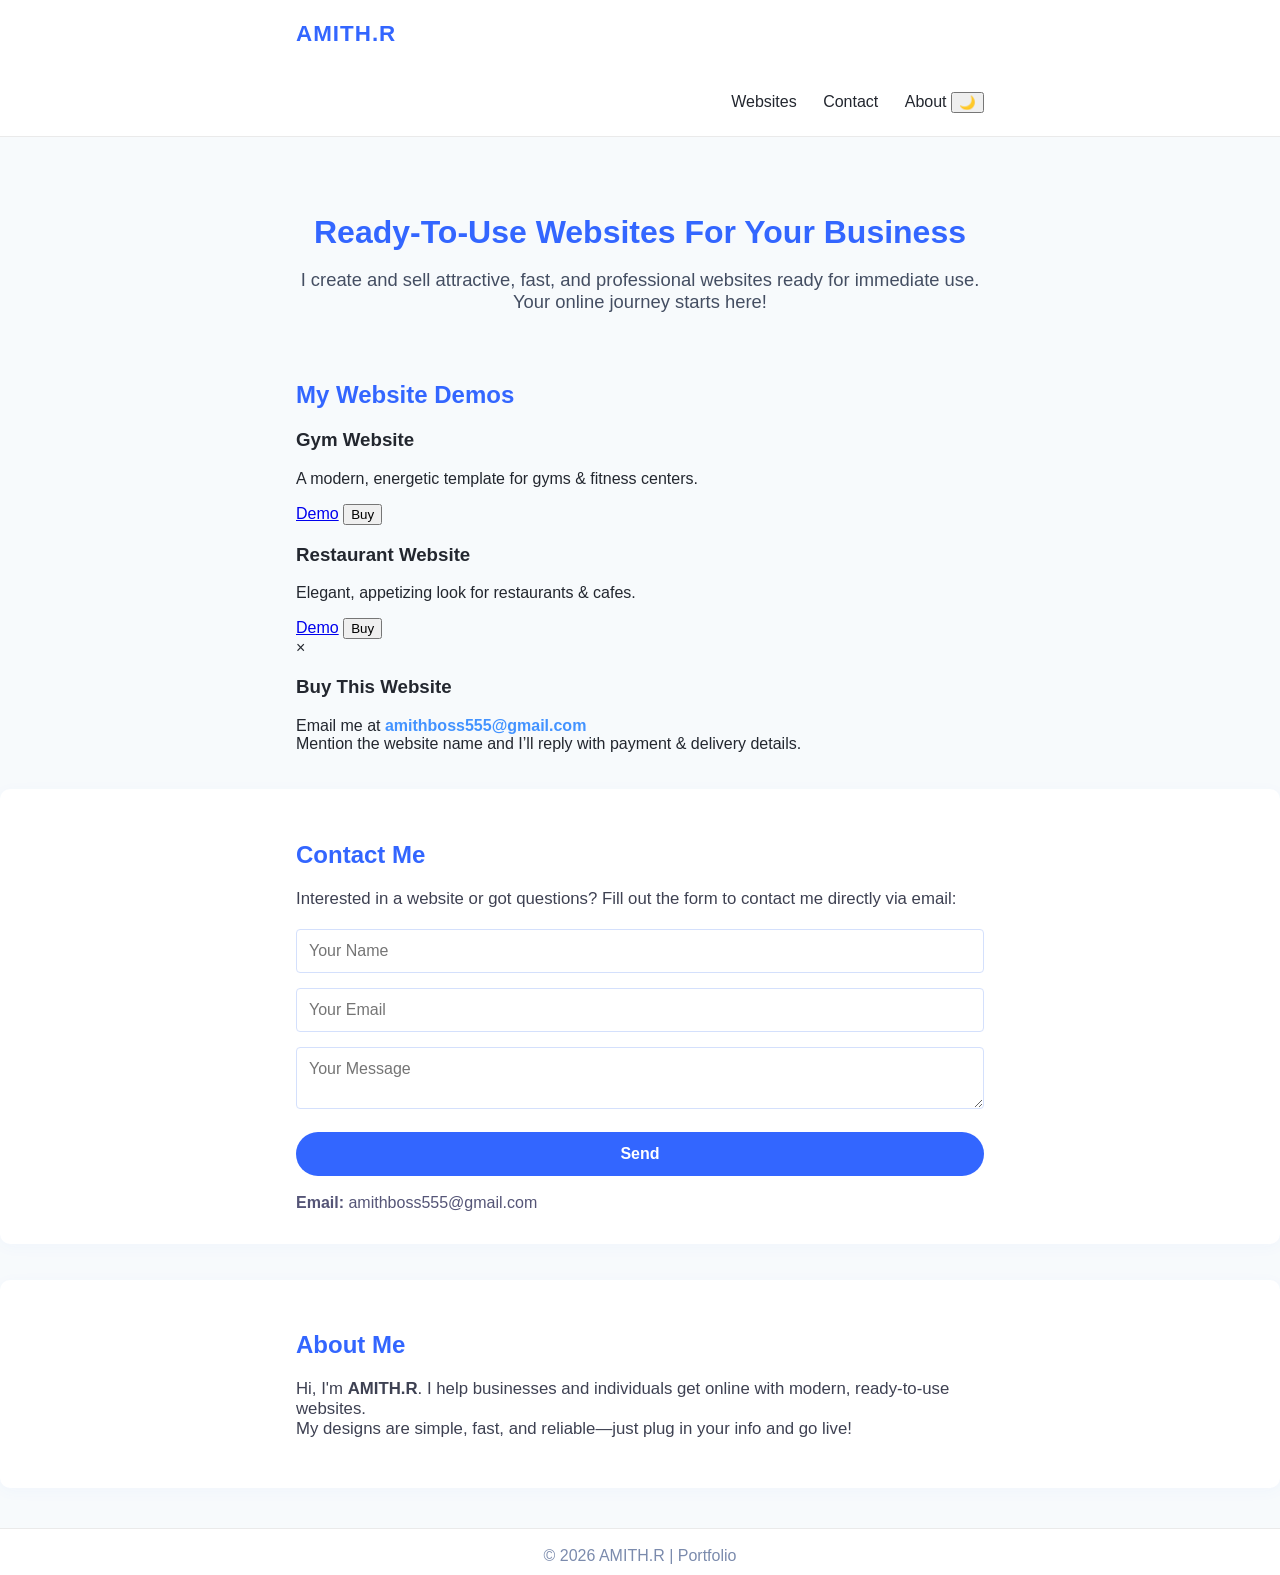
==== commit f26d29e9: "Revise title and branding in index.html Updated branding and content in the portfolio website." ====
--- a/index.html
+++ b/index.html
@@ -2,17 +2,19 @@
 <html lang="en">
 <head>
   <meta charset="UTF-8">
-  <title>Amith Rbg | Ready Websites Portfolio</title>
+  <title>AMITH.R | Ready Websites Portfolio</title>
   <meta name="viewport" content="width=device-width, initial-scale=1"/>
   <link rel="stylesheet" href="style.css">
 </head>
 <body>
   <header>
     <div class="container">
-      <div class="logo">Amith Rbg</div>
+      <div class="logo">AMITH.R</div>
       <nav>
+        <a href="#demos">Websites</a>
+        <a href="#contact">Contact</a>
         <a href="#about">About</a>
-        <a href="#contact">Contact</a>
+        <button id="darkToggle" aria-label="Toggle dark mode">🌙</button>
       </nav>
     </div>
   </header>
@@ -21,7 +23,64 @@
     <section class="hero">
       <div class="container">
         <h1>Ready-To-Use Websites For Your Business</h1>
-        <p>I create and sell attractive, fast, and professional websites ready for immediate use. No tech skills needed. Your online journey starts here!</p>
+        <p>I create and sell attractive, fast, and professional websites ready for immediate use. Your online journey starts here!</p>
+      </div>
+    </section>
+
+    <section id="demos" class="demos">
+      <div class="container">
+        <h2>My Website Demos</h2>
+        <div class="demo-list">
+          <!-- DEMO BLOCK START: Duplicate or remove this block to add/remove a website -->
+          <div class="demo-card">
+            <div class="demo-info">
+              <h3>Gym Website</h3>
+              <p>A modern, energetic template for gyms & fitness centers.</p>
+            </div>
+            <div class="demo-btns">
+              <a href="https://your-gym-demo-link.com" target="_blank" class="button demo-btn">Demo</a>
+              <button class="button buy-btn" onclick="showBuyInfo('Gym Website')">Buy</button>
+            </div>
+          </div>
+          <div class="demo-card">
+            <div class="demo-info">
+              <h3>Restaurant Website</h3>
+              <p>Elegant, appetizing look for restaurants & cafes.</p>
+            </div>
+            <div class="demo-btns">
+              <a href="https://your-restaurant-demo-link.com" target="_blank" class="button demo-btn">Demo</a>
+              <button class="button buy-btn" onclick="showBuyInfo('Restaurant Website')">Buy</button>
+            </div>
+          </div>
+          <!-- DEMO BLOCK END -->
+          <!-- ADD or REMOVE demo-card blocks as needed -->
+        </div>
+        <!-- Buy Info Modal -->
+        <div id="buy-modal" class="buy-modal">
+          <div class="buy-modal-content">
+            <span class="close-modal" onclick="closeBuyInfo()">&times;</span>
+            <h3>Buy This Website</h3>
+            <p>Email me at <b style="color:#4393ff">amithboss555@gmail.com</b><br>
+              Mention the website name and I’ll reply with payment & delivery details.
+            </p>
+          </div>
+        </div>
+      </div>
+    </section>
+
+    <section id="contact" class="contact">
+      <div class="container">
+        <h2>Contact Me</h2>
+        <p>Interested in a website or got questions? Fill out the form to contact me directly via email:</p>
+        <form action="mailto:amithboss555@gmail.com" method="POST" enctype="text/plain">
+          <input type="text" name="name" placeholder="Your Name" required>
+          <input type="email" name="email" placeholder="Your Email" required>
+          <textarea name="message" placeholder="Your Message" required></textarea>
+          <button type="submit">Send</button>
+        </form>
+        <div class="contact-details">
+          <strong>Email:</strong> amithboss555@gmail.com
+        </div>
       </div>
     </section>
 
@@ -29,32 +88,34 @@
       <div class="container">
         <h2>About Me</h2>
         <p>
-          Hi, I'm Amith Rbg. I help businesses and individuals get online with modern, ready-to-use websites.<br>
+          Hi, I'm <b>AMITH.R</b>. I help businesses and individuals get online with modern, ready-to-use websites.<br>
           My designs are simple, fast, and reliable—just plug in your info and go live!
         </p>
-      </div>
-    </section>
-
-    <section id="contact" class="contact">
-      <div class="container">
-        <h2>Contact Me</h2>
-        <p>Interested in a website? Have questions? Contact me below:</p>
-        <form>
-          <input type="text" placeholder="Your Name" required>
-          <input type="email" placeholder="Your Email" required>
-          <textarea placeholder="Your Message" required></textarea>
-          <button type="submit">Send</button>
-        </form>
-        <div class="contact-details">
-          <strong>Email:</strong> amithrbg@email.com<br>
-          <strong>Phone:</strong> +91 98765-43210
-        </div>
       </div>
     </section>
   </main>
 
   <footer>
-    &copy; 2026 Amith Rbg | Portfolio
+    &copy; 2026 AMITH.R | Portfolio
   </footer>
+
+  <script>
+  // DARK MODE
+  const html = document.documentElement;
+  const toggle = document.getElementById("darkToggle");
+  toggle.onclick = () => { html.classList.toggle("dark"); localStorage.setItem("amrDark", html.classList.contains("dark")) }
+  if(localStorage.getItem("amrDark") === "true") html.classList.add("dark");
+
+  // BUY MODAL LOGIC
+  function showBuyInfo(site) {
+    document.getElementById('buy-modal').style.display='flex';
+  }
+  function closeBuyInfo() {
+    document.getElementById('buy-modal').style.display='none';
+  }
+  window.onclick = function(e) {
+    if(e.target && e.target.id === 'buy-modal') closeBuyInfo();
+  }
+  </script>
 </body>
 </html>
--- a/style.css
+++ b/style.css
@@ -1,195 +1,125 @@
 :root {
-  --brand: #3366ff;
-  --brand2: #08e1ae;
+  --main: #3366ff;
   --bg: #f7fafc;
-  --dark: #1a2231;
-  --text: #353e4e;
-  --white: #fff;
+  --card: #fff;
+  --text: #23272f;
   --accent: #ff6f61;
-  --card: #f1f4f8;
 }
 
 * { box-sizing: border-box; }
 body {
   margin: 0;
+  font-family: 'Montserrat', Arial, sans-serif;
   background: var(--bg);
   color: var(--text);
-  font-family: 'Montserrat', Arial, sans-serif;
 }
+
+.container {
+  max-width: 720px;
+  margin: 0 auto;
+  padding: 0 16px;
+}
+
 header {
-  background: var(--white);
-  box-shadow: 0 2px 12px #0001;
-  position: sticky; top: 0;
+  border-bottom: 1.5px solid #eaeaea;
+  background: var(--card);
+  position: sticky;
+  top: 0;
   z-index: 2;
 }
+.logo {
+  font-size: 1.4em;
+  font-weight: bold;
+  color: var(--main);
+  letter-spacing: 1px;
+  line-height: 68px;
+}
 nav {
-  display: flex;
-  justify-content: space-between;
-  max-width: 1200px;
-  margin: 0 auto;
-  padding: 0 32px;
-  align-items: center;
-  height: 70px;
-}
-.logo {
-  font-weight: bold;
-  font-size: 1.35em;
-  color: var(--brand);
-  letter-spacing: 1px;
+  float: right;
+  line-height: 68px;
 }
 nav a {
-  color: var(--dark);
+  color: var(--text);
   text-decoration: none;
-  margin-left: 24px;
+  margin-left: 22px;
   font-weight: 500;
-  transition: color 0.2s;
 }
-nav a:hover { color: var(--brand2); }
+nav a:hover { color: var(--main); }
+header::after {
+  content: "";
+  display: table;
+  clear: both;
+}
 
 .hero {
-  display: flex;
-  flex-wrap: wrap;
-  align-items: center;
-  padding: 44px 8vw 36px 8vw;
-  gap: 34px;
+  padding: 50px 0 30px 0;
+  text-align: center;
 }
-.hero-content {
-  flex: 1 1 320px;
-  min-width: 270px;
+.hero h1 {
+  color: var(--main);
+  font-size: 2em;
+  margin-bottom: 12px;
 }
-.hero-content h1 {
-  font-size: 2em;
-  margin-bottom: 16px;
-  color: var(--brand2);
+.hero p {
+  font-size: 1.15em;
+  color: #444e62;
 }
-.hero-content p {
-  font-size: 1.15em;
-  margin-bottom: 20px;
+
+.about, .contact {
+  background: var(--card);
+  border-radius: 10px;
+  margin: 36px 0;
+  padding: 32px 20px;
+  box-shadow: 0 3px 16px #3366ff09;
 }
-.hero-img {
-  width: 340px;
-  max-width: 100vw;
-  border-radius: 14px;
-  box-shadow: 0 6px 32px #3366ff22;
-  display: block;
-}
-.button {
-  background: var(--accent);
-  color: var(--white);
-  border: none;
-  border-radius: 28px;
-  padding: 13px 34px;
-  font-size: 1em;
-  font-weight: 600;
-  cursor: pointer;
-  text-decoration: none;
-  margin-right: 8px;
-  transition: background 0.2s, color 0.2s;
-  display: inline-block;
-}
-.button.secondary {
-  background: var(--brand2);
-  color: var(--white);
-}
-.button:hover {
-  background: var(--brand);
-  color: var(--white);
-}
-.button.small { padding: 8px 18px; font-size: 0.96em; margin-top: 10px; }
+h2 { color: var(--main); }
+.about p, .contact p { color: #3e4152; font-size:1.05em; }
 
-section { margin-bottom: 56px; }
-h2 { margin-top: 0; color: var(--brand); }
-.about, .contact {
-  max-width: 720px;
-  margin: 42px auto;
-  background: var(--white);
-  border-radius: 12px;
-  box-shadow: 0 4px 32px #3366ff10;
-  padding: 34px 26px;
-}
-.projects {
-  max-width: 1100px;
-  margin: 48px auto 0 auto;
-  padding: 0 14px;
-}
-.cards-list {
-  display: flex;
-  gap: 22px;
-  flex-wrap: wrap;
-  margin-top: 26px;
-  justify-content: space-between;
-}
-.card {
-  flex: 1 1 220px;
-  background: var(--card);
-  border-radius: 13px;
-  box-shadow: 0 2px 14px #3366ff11;
-  padding: 22px 16px 20px 16px;
-  text-align: center;
+form {
   display: flex;
   flex-direction: column;
-  align-items: center;
-  min-width: 220px;
-  max-width: 250px;
+  gap: 15px;
+  margin: 20px 0 8px 0;
 }
-.card img {
-  width: 100%;
-  height: 110px;
-  object-fit: cover;
-  border-radius: 10px;
-  margin-bottom: 12px;
+form input, form textarea {
+  padding: 12px;
+  border-radius: 4px;
+  border: 1.5px solid #d4e0fc;
+  resize: vertical;
+  font-size: 1em;
+  font-family: inherit;
 }
-.card h3 { margin: 10px 0 8px 0; color: var(--brand2);}
-.card p { margin-bottom: 10px; min-height: 38px;}
+form button {
+  background: var(--main);
+  color: #fff;
+  font-weight: 600;
+  border: none;
+  border-radius: 24px;
+  padding: 13px 0;
+  cursor: pointer;
+  margin-top: 8px;
+  font-size: 1em;
+}
+form button:hover { background: var(--accent); }
 
-.contact-form {
-  display: flex;
-  flex-direction: column;
-  gap: 14px;
-  margin-top: 16px;
-  margin-bottom: 14px;
-}
-.contact-form input,
-.contact-form textarea {
-  padding: 11px;
-  border-radius: 5px;
-  border: 1.5px solid #b8dcff;
-  background: #f5faff;
+.contact-details {
   font-size: 1em;
-  color: var(--dark);
-  font-family: inherit;
-  resize: vertical;
-}
-.contact-form button { width: 128px;align-self: flex-end;}
-.contact-details {
+  color: #557;
   margin-top: 18px;
-  color: #5b7bad;
-  font-size: 1.08em;
 }
 
 footer {
-  background: var(--white);
-  color: #738191;
+  background: var(--card);
+  color: #7b8bad;
   text-align: center;
-  padding: 22px 0 14px 0;
-  margin-top: 48px;
-  border-top: 1.5px solid #eeeeee;
+  padding: 18px 0 10px 0;
+  margin-top: 40px;
+  border-top: 1.5px solid #eaeaea;
+  font-size: 1em;
 }
 
-@media (max-width: 940px) {
-  .hero {
-    flex-direction: column;
-    align-items: flex-start;
-    gap: 22px;
-    text-align:center;
-    padding: 28px 3vw 24px 3vw;
-  }
-  .hero-img { margin: 0 auto; }
-  .cards-list { justify-content: center;}
+@media (max-width: 600px) {
+  .container { padding: 0 6vw; }
+  nav { float: none; text-align:center; line-height:42px;}
+  header { text-align:center; }
 }
-@media (max-width: 700px) {
-  .cards-list { flex-direction: column; gap: 18px; }
-  .projects { margin-top:24px; }
-  .about, .contact { margin:24px 4vw; }
-  nav { flex-direction: column; gap: 10px; height:auto; }
-}
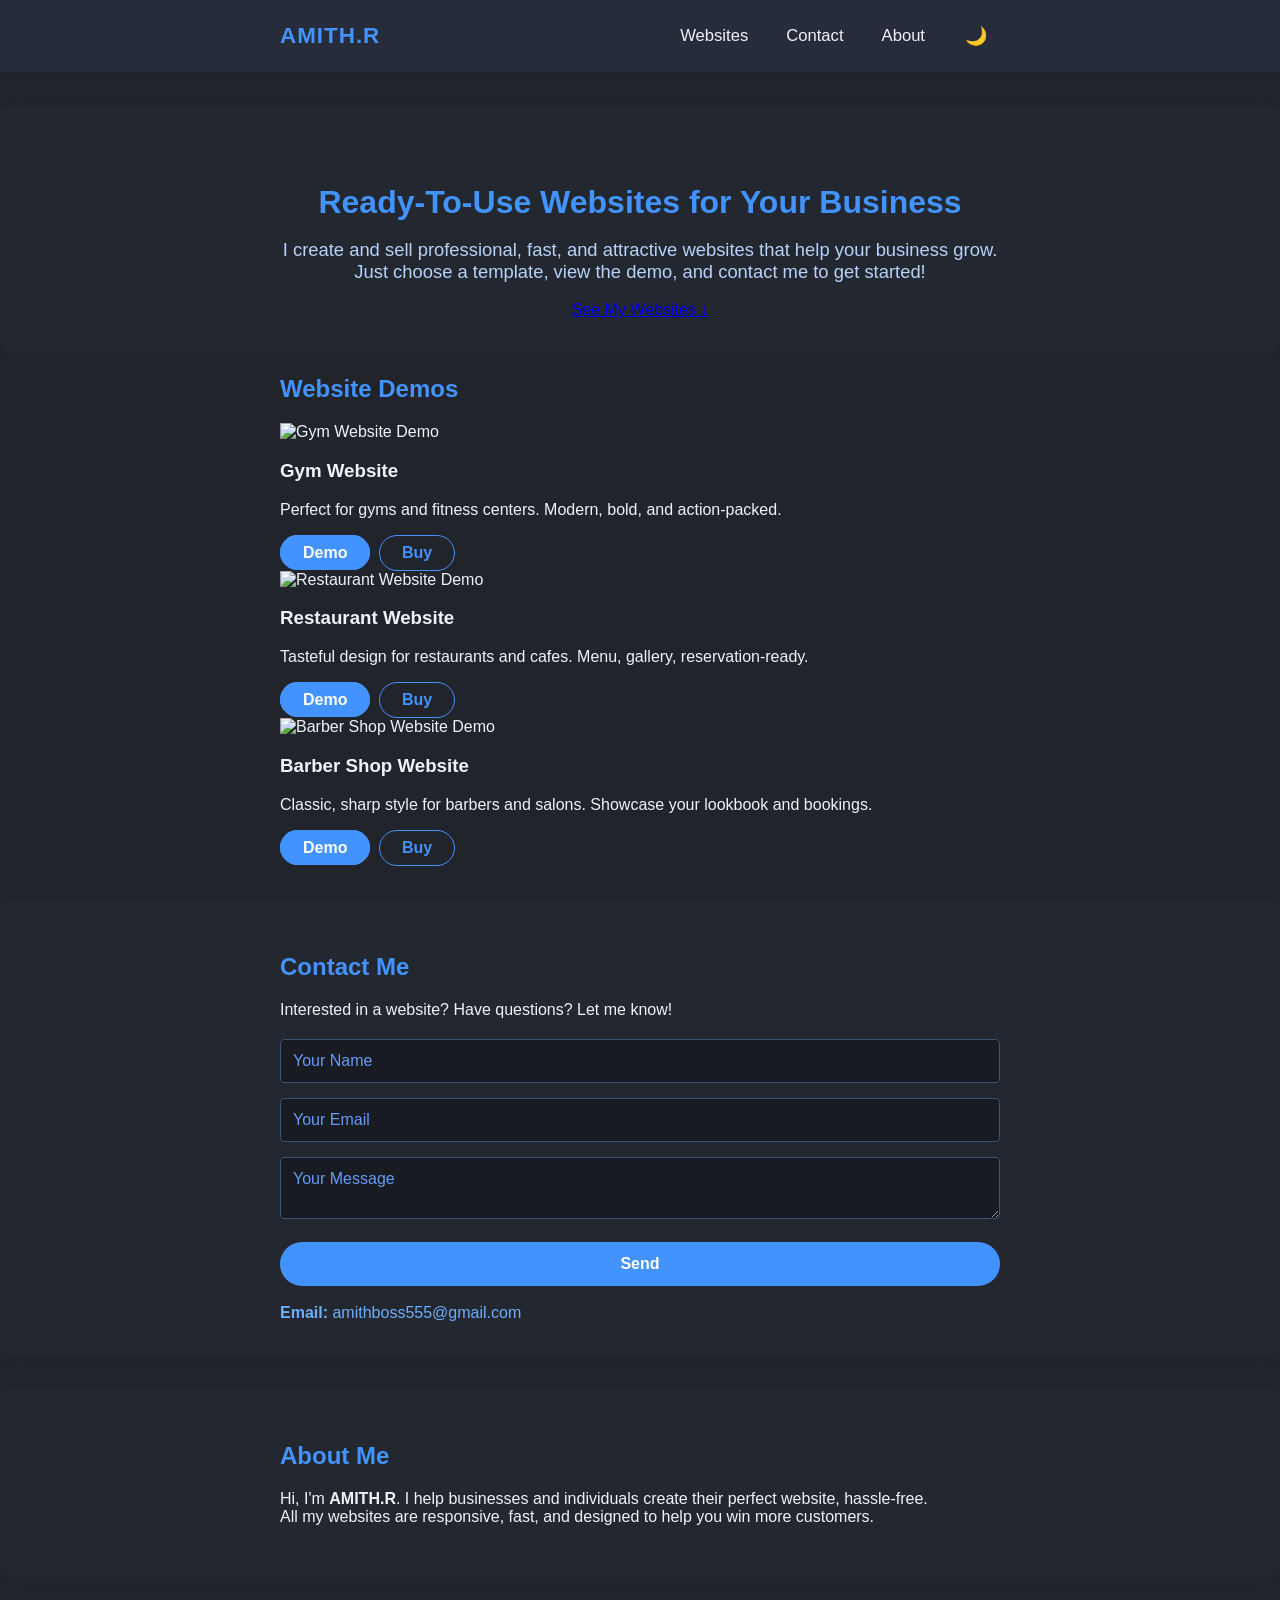
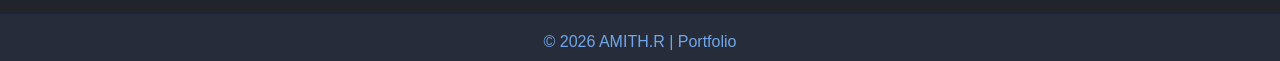
==== commit 5f25b01f: "Refactor website content and structure Updated text content for better clarity and engagement. Chang" ====
--- a/index.html
+++ b/index.html
@@ -11,7 +11,7 @@
     <div class="container">
       <div class="logo">AMITH.R</div>
       <nav>
-        <a href="#demos">Websites</a>
+        <a href="#websites">Websites</a>
         <a href="#contact">Contact</a>
         <a href="#about">About</a>
         <button id="darkToggle" aria-label="Toggle dark mode">🌙</button>
@@ -22,47 +22,53 @@
   <main>
     <section class="hero">
       <div class="container">
-        <h1>Ready-To-Use Websites For Your Business</h1>
-        <p>I create and sell attractive, fast, and professional websites ready for immediate use. Your online journey starts here!</p>
+        <h1>Ready-To-Use Websites for Your Business</h1>
+        <p>I create and sell professional, fast, and attractive websites that help your business grow.<br>Just choose a template, view the demo, and contact me to get started!</p>
+        <a href="#websites" class="main-cta">See My Websites ↓</a>
       </div>
     </section>
 
-    <section id="demos" class="demos">
+    <section id="websites" class="websites">
       <div class="container">
-        <h2>My Website Demos</h2>
-        <div class="demo-list">
-          <!-- DEMO BLOCK START: Duplicate or remove this block to add/remove a website -->
-          <div class="demo-card">
-            <div class="demo-info">
-              <h3>Gym Website</h3>
-              <p>A modern, energetic template for gyms & fitness centers.</p>
-            </div>
-            <div class="demo-btns">
+        <h2>Website Demos</h2>
+        <div class="cards-list">
+          <!-- CARD (copy to add more) -->
+          <div class="card">
+            <img src="https://images.unsplash.com/photo-1518611012118-696072aa579a?fit=crop&w=400&q=80" alt="Gym Website Demo" />
+            <h3>Gym Website</h3>
+            <p>Perfect for gyms and fitness centers. Modern, bold, and action-packed.</p>
+            <div class="btn-row">
               <a href="https://your-gym-demo-link.com" target="_blank" class="button demo-btn">Demo</a>
-              <button class="button buy-btn" onclick="showBuyInfo('Gym Website')">Buy</button>
+              <button type="button" class="button buy-btn" onclick="showBuyInfo('Gym Website')">Buy</button>
             </div>
           </div>
-          <div class="demo-card">
-            <div class="demo-info">
-              <h3>Restaurant Website</h3>
-              <p>Elegant, appetizing look for restaurants & cafes.</p>
-            </div>
-            <div class="demo-btns">
+          <div class="card">
+            <img src="https://images.unsplash.com/photo-1519864600265-abb23847ef5e?fit=crop&w=400&q=80" alt="Restaurant Website Demo" />
+            <h3>Restaurant Website</h3>
+            <p>Tasteful design for restaurants and cafes. Menu, gallery, reservation-ready.</p>
+            <div class="btn-row">
               <a href="https://your-restaurant-demo-link.com" target="_blank" class="button demo-btn">Demo</a>
-              <button class="button buy-btn" onclick="showBuyInfo('Restaurant Website')">Buy</button>
+              <button type="button" class="button buy-btn" onclick="showBuyInfo('Restaurant Website')">Buy</button>
             </div>
           </div>
-          <!-- DEMO BLOCK END -->
-          <!-- ADD or REMOVE demo-card blocks as needed -->
+          <div class="card">
+            <img src="https://images.unsplash.com/photo-1520880867055-1e30d1cb001c?fit=crop&w=400&q=80" alt="Barber Shop Website Demo" />
+            <h3>Barber Shop Website</h3>
+            <p>Classic, sharp style for barbers and salons. Showcase your lookbook and bookings.</p>
+            <div class="btn-row">
+              <a href="https://your-barber-demo-link.com" target="_blank" class="button demo-btn">Demo</a>
+              <button type="button" class="button buy-btn" onclick="showBuyInfo('Barber Shop Website')">Buy</button>
+            </div>
+          </div>
+          <!-- ADD/REMOVE MORE CARDS AS NEEDED -->
         </div>
-        <!-- Buy Info Modal -->
+
+        <!-- Buy Modal -->
         <div id="buy-modal" class="buy-modal">
           <div class="buy-modal-content">
             <span class="close-modal" onclick="closeBuyInfo()">&times;</span>
-            <h3>Buy This Website</h3>
-            <p>Email me at <b style="color:#4393ff">amithboss555@gmail.com</b><br>
-              Mention the website name and I’ll reply with payment & delivery details.
-            </p>
+            <h3>Want to Buy?</h3>
+            <p>Email me at<br><b style="color:#4393ff">amithboss555@gmail.com</b><br>Include the website name and I'll reply with payment & delivery details.</p>
           </div>
         </div>
       </div>
@@ -71,7 +77,7 @@
     <section id="contact" class="contact">
       <div class="container">
         <h2>Contact Me</h2>
-        <p>Interested in a website or got questions? Fill out the form to contact me directly via email:</p>
+        <p>Interested in a website? Have questions? Let me know!</p>
         <form action="mailto:amithboss555@gmail.com" method="POST" enctype="text/plain">
           <input type="text" name="name" placeholder="Your Name" required>
           <input type="email" name="email" placeholder="Your Email" required>
@@ -88,15 +94,26 @@
       <div class="container">
         <h2>About Me</h2>
         <p>
-          Hi, I'm <b>AMITH.R</b>. I help businesses and individuals get online with modern, ready-to-use websites.<br>
-          My designs are simple, fast, and reliable—just plug in your info and go live!
+          Hi, I'm <b>AMITH.R</b>. I help businesses and individuals create their perfect website, hassle-free.<br>
+          All my websites are responsive, fast, and designed to help you win more customers.
         </p>
       </div>
     </section>
   </main>
 
   <footer>
-    &copy; 2026 AMITH.R | Portfolio
+    <div class="container">
+      &copy; 2026 AMITH.R | Portfolio
+      <!-- (optional social links)
+      <div class="social">
+        <a href="https://github.com/amithrbg" target="_blank" title="GitHub">
+          <svg height="22" viewBox="0 0 16 16" fill="currentColor" style="vertical-align:middle;">
+            <path d="M8 .2a8 8 0 00-2.53 15.6c.4.07.55-.17.55-.38v-1.36c-2.24.48-2.71-1.09-2.71-1.09-.36-.93-.89-1.19-.89-1.19-.73-.5.05-.49.05-.49.8.06 1.23.82 1.23.82.72 1.23 1.87.87 2.33.66.07-.52.28-.88.5-1.08-1.79-.2-3.68-.9-3.68-3.98 0-.88.31-1.6.82-2.17-.08-.2-.36-1.02.08-2.12 0 0 .67-.21 2.2.82a7.6 7.6 0 012-.27c.67 0 1.34.09 2 .27 1.53-1.03 2.2-.82 2.2-.82.44 1.1.16 1.92.08 2.12.5.57.82 1.29.82 2.17 0 3.08-1.9 3.77-3.7 3.97.29.25.53.74.53 1.5v2.24c0 .21.15.45.55.38A8 8 0 008 .2z"/>
+          </svg>
+        </a> 
+      </div>
+      -->
+    </div>
   </footer>
 
   <script>
@@ -106,7 +123,7 @@
   toggle.onclick = () => { html.classList.toggle("dark"); localStorage.setItem("amrDark", html.classList.contains("dark")) }
   if(localStorage.getItem("amrDark") === "true") html.classList.add("dark");
 
-  // BUY MODAL LOGIC
+  // BUY MODAL
   function showBuyInfo(site) {
     document.getElementById('buy-modal').style.display='flex';
   }
--- a/style.css
+++ b/style.css
@@ -1,17 +1,232 @@
 :root {
-  --main: #3366ff;
-  --bg: #f7fafc;
-  --card: #fff;
-  --text: #23272f;
-  --accent: #ff6f61;
-}
-
-* { box-sizing: border-box; }
-body {
-  margin: 0;
-  font-family: 'Montserrat', Arial, sans-serif;
+  --main: #262c3a;
+  --main2: #171b22;
+  --blue: #4393ff;
+  --accent: #0f141c;
+  --bg: #21242b;
+  --card: #23272f;
+  --btn: #262c3a;
+  --txt: #eef3fa;
+}
+
+html, body { background: var(--bg); color: var(--txt);}
+html { transition: background 0.3s, color 0.3s; }
+body { margin: 0; font-family: 'Montserrat', Arial, sans-serif; }
+
+html.dark, html.dark body {
+  background: #111417 !important;
+  color: #39a5ff !important;
+}
+html.dark .card, html.dark header, html.dark footer, html.dark .about, html.dark .contact, html.dark .demo-card, html.dark .demos, html.dark .hero, html.dark .buy-modal-content {
+  background: #181b1e !important;
+  color: #39a5ff !important;
+}
+html.dark .button { background: #161c22!important; color: #39a5ff!important; border: 1.5px solid #39a5ff;}
+html.dark nav a, html.dark .logo {color:#39a5ff!important;}
+html.dark h1, html.dark h2, html.dark h3 { color: #39a5ff;}
+html.dark .buy-modal-content b {color: #39a5ff!important;}
+html.dark input, html.dark textarea {background:#101214; color:#fff;}
+html.dark .close-modal, html.dark #darkToggle {color:#39a5ff!important;}
+
+header {
+  background: var(--main);
+  border-bottom: 1.5px solid #1d2029;
+  position: sticky;
+  top: 0;
+  z-index: 2;
+  transition: background 0.3s;
+}
+.logo {
+  font-size: 1.4em;
+  font-weight: bold;
+  color: var(--blue);
+  letter-spacing: 1px;
+  line-height: 68px;
+}
+nav {
+  float: right;
+  line-height: 68px;
+  display: flex;
+  gap: 18px;
+  align-items: center;
+}
+nav a {
+  color: var(--txt);
+  text-decoration: none;
+  font-weight: 500;
+  padding: 2px 10px;
+  font-size: 1.04em;
+  border-radius: 5px;
+  transition: background 0.2s, color 0.2s;
+}
+nav a:hover,
+nav a.active { color: var(--blue); background: #252b39; }
+
+#darkToggle {
+  font-size: 1.13em;
+  background: none;
+  border: none;
+  cursor: pointer;
+  color: var(--blue);
+  padding: 5px 12px;
+  border-radius: 5px;
+  transition: background 0.2s;
+}
+#darkToggle:hover { background: #252b39; }
+
+header .container { display: flex; justify-content: space-between; align-items: center; max-width:720px; padding:0 16px; margin:0 auto;}
+
+.hero {
+  padding: 50px 0 30px 0;
+  text-align: center;
+  background: var(--card);
+  border-radius:10px;
+  margin:34px 0 26px 0;
+  box-shadow: 0 3px 16px #4393ff09;
+}
+.hero h1 { color: var(--blue); font-size: 2em; margin-bottom: 12px;}
+.hero p { font-size: 1.15em; color: #b8d2fa; }
+
+.demos {
+  background: var(--card);
+  border-radius: 10px;
+  margin: 36px 0;
+  padding: 32px 20px 28px 20px;
+  box-shadow: 0 3px 16px #4393ff09;
+}
+
+h2 { color: var(--blue);}
+.demo-list {
+  display: flex;
+  gap: 22px;
+  flex-wrap: wrap;
+  margin-top: 24px;
+}
+.demo-card {
   background: var(--bg);
-  color: var(--text);
+  border-radius: 9px;
+  box-shadow: 0 1px 10px #171b2233;
+  padding: 21px 18px 18px 18px;
+  flex: 1 1 240px;
+  min-width: 220px;
+  max-width: 310px;
+  margin-bottom: 14px;
+  display: flex;
+  flex-direction: column;
+  gap: 10px;
+  transition: transform 0.2s;
+}
+.demo-card:hover { transform: translateY(-8px) scale(1.018); box-shadow:0 6px 24px #4393ff55; }
+.demo-info h3 { color: var(--blue); margin:8px 0 4px 0;}
+.demo-info p {color:#a6bae3; font-size:1.03em;}
+.demo-btns {
+  display: flex;
+  gap: 10px;
+  margin-top: 10px;
+}
+
+.button {
+  background: var(--main);
+  color: var(--blue);
+  border: 1.5px solid var(--blue);
+  border-radius: 20px;
+  padding: 8px 22px;
+  font-size: 1em;
+  font-weight: 600;
+  cursor: pointer;
+  text-decoration: none;
+  margin-right: 4px;
+  transition: background 0.2s, color 0.2s;
+}
+.button.demo-btn { background: var(--blue); color: #fff;}
+.button.demo-btn:hover { background: #222c3b; color: var(--blue);}
+.button.buy-btn { background: none; color: var(--blue);}
+.button.buy-btn:hover { background: var(--blue); color: #fff;}
+.button:active { transform: scale(0.98);}
+
+.buy-modal {
+  display: none;
+  position: fixed;
+  z-index: 99;
+  left:0; top:0; width:100vw; height:100vh;
+  background: rgba(21,23,33,0.75);
+  justify-content:center;
+  align-items: center;
+}
+.buy-modal-content {
+  background: var(--card);
+  color: var(--blue);
+  border-radius: 8px;
+  padding:26px 24px 18px 24px;
+  text-align:center;
+  min-width: 240px;
+  max-width: 90vw;
+  position: relative;
+  box-shadow:0 10px 60px #111d2588;
+  animation: pop-bounce 0.27s;
+}
+@keyframes pop-bounce {
+  0% {transform: scale(0.85);}
+  75% {transform: scale(1.03);}
+  100% {transform: scale(1);}
+}
+.close-modal {
+  position: absolute;
+  right: 18px; top: 8px;
+  font-size: 1.85em;
+  color: #4393ff;
+  cursor: pointer;
+}
+
+.contact, .about {
+  background: var(--card);
+  border-radius: 10px;
+  margin: 36px 0;
+  padding: 32px 20px;
+  box-shadow: 0 3px 16px #4393ff09;
+}
+.contact form {
+  display: flex;
+  flex-direction: column;
+  gap: 15px;
+  margin: 20px 0 8px 0;
+}
+.contact form input, .contact form textarea {
+  padding: 12px;
+  border-radius: 4px;
+  border: 1.5px solid #3a537a;
+  background: #181b22;
+  font-size: 1em;
+  color: #fff;
+  font-family: inherit;
+  resize: vertical;
+}
+.contact form button {
+  background: var(--blue);
+  color: #fff;
+  border: none;
+  border-radius: 24px;
+  padding: 13px 0;
+  cursor: pointer;
+  margin-top: 8px;
+  font-size: 1em;
+  font-weight: 700;
+}
+.contact form button:hover { background: #232b3f; color: var(--blue);}
+.contact-details {
+  font-size: 1em;
+  color: #6daffe;
+  margin-top: 18px;
+}
+
+footer {
+  background: var(--main);
+  color: #71a7e9;
+  text-align: center;
+  padding: 18px 0 10px 0;
+  margin-top: 40px;
+  border-top: 1.5px solid #232e42;
+  font-size: 1em;
 }
 
 .container {
@@ -20,106 +235,14 @@
   padding: 0 16px;
 }
 
-header {
-  border-bottom: 1.5px solid #eaeaea;
-  background: var(--card);
-  position: sticky;
-  top: 0;
-  z-index: 2;
-}
-.logo {
-  font-size: 1.4em;
-  font-weight: bold;
-  color: var(--main);
-  letter-spacing: 1px;
-  line-height: 68px;
-}
-nav {
-  float: right;
-  line-height: 68px;
-}
-nav a {
-  color: var(--text);
-  text-decoration: none;
-  margin-left: 22px;
-  font-weight: 500;
-}
-nav a:hover { color: var(--main); }
-header::after {
-  content: "";
-  display: table;
-  clear: both;
-}
-
-.hero {
-  padding: 50px 0 30px 0;
-  text-align: center;
-}
-.hero h1 {
-  color: var(--main);
-  font-size: 2em;
-  margin-bottom: 12px;
-}
-.hero p {
-  font-size: 1.15em;
-  color: #444e62;
-}
-
-.about, .contact {
-  background: var(--card);
-  border-radius: 10px;
-  margin: 36px 0;
-  padding: 32px 20px;
-  box-shadow: 0 3px 16px #3366ff09;
-}
-h2 { color: var(--main); }
-.about p, .contact p { color: #3e4152; font-size:1.05em; }
-
-form {
-  display: flex;
-  flex-direction: column;
-  gap: 15px;
-  margin: 20px 0 8px 0;
-}
-form input, form textarea {
-  padding: 12px;
-  border-radius: 4px;
-  border: 1.5px solid #d4e0fc;
-  resize: vertical;
-  font-size: 1em;
-  font-family: inherit;
-}
-form button {
-  background: var(--main);
-  color: #fff;
-  font-weight: 600;
-  border: none;
-  border-radius: 24px;
-  padding: 13px 0;
-  cursor: pointer;
-  margin-top: 8px;
-  font-size: 1em;
-}
-form button:hover { background: var(--accent); }
-
-.contact-details {
-  font-size: 1em;
-  color: #557;
-  margin-top: 18px;
-}
-
-footer {
-  background: var(--card);
-  color: #7b8bad;
-  text-align: center;
-  padding: 18px 0 10px 0;
-  margin-top: 40px;
-  border-top: 1.5px solid #eaeaea;
-  font-size: 1em;
-}
-
-@media (max-width: 600px) {
-  .container { padding: 0 6vw; }
-  nav { float: none; text-align:center; line-height:42px;}
-  header { text-align:center; }
-}
+@media (max-width: 720px) {
+  .demo-list { flex-direction: column; gap: 8px; }
+  header .container { flex-direction: column; gap:8px; }
+  .container { padding:0 5vw; }
+  nav { float:none; line-height:44px;}
+}
+
+::-webkit-input-placeholder { color: #679af7;}
+::-moz-placeholder { color: #679af7;}
+:-ms-input-placeholder { color: #679af7;}
+::placeholder { color: #679af7;}
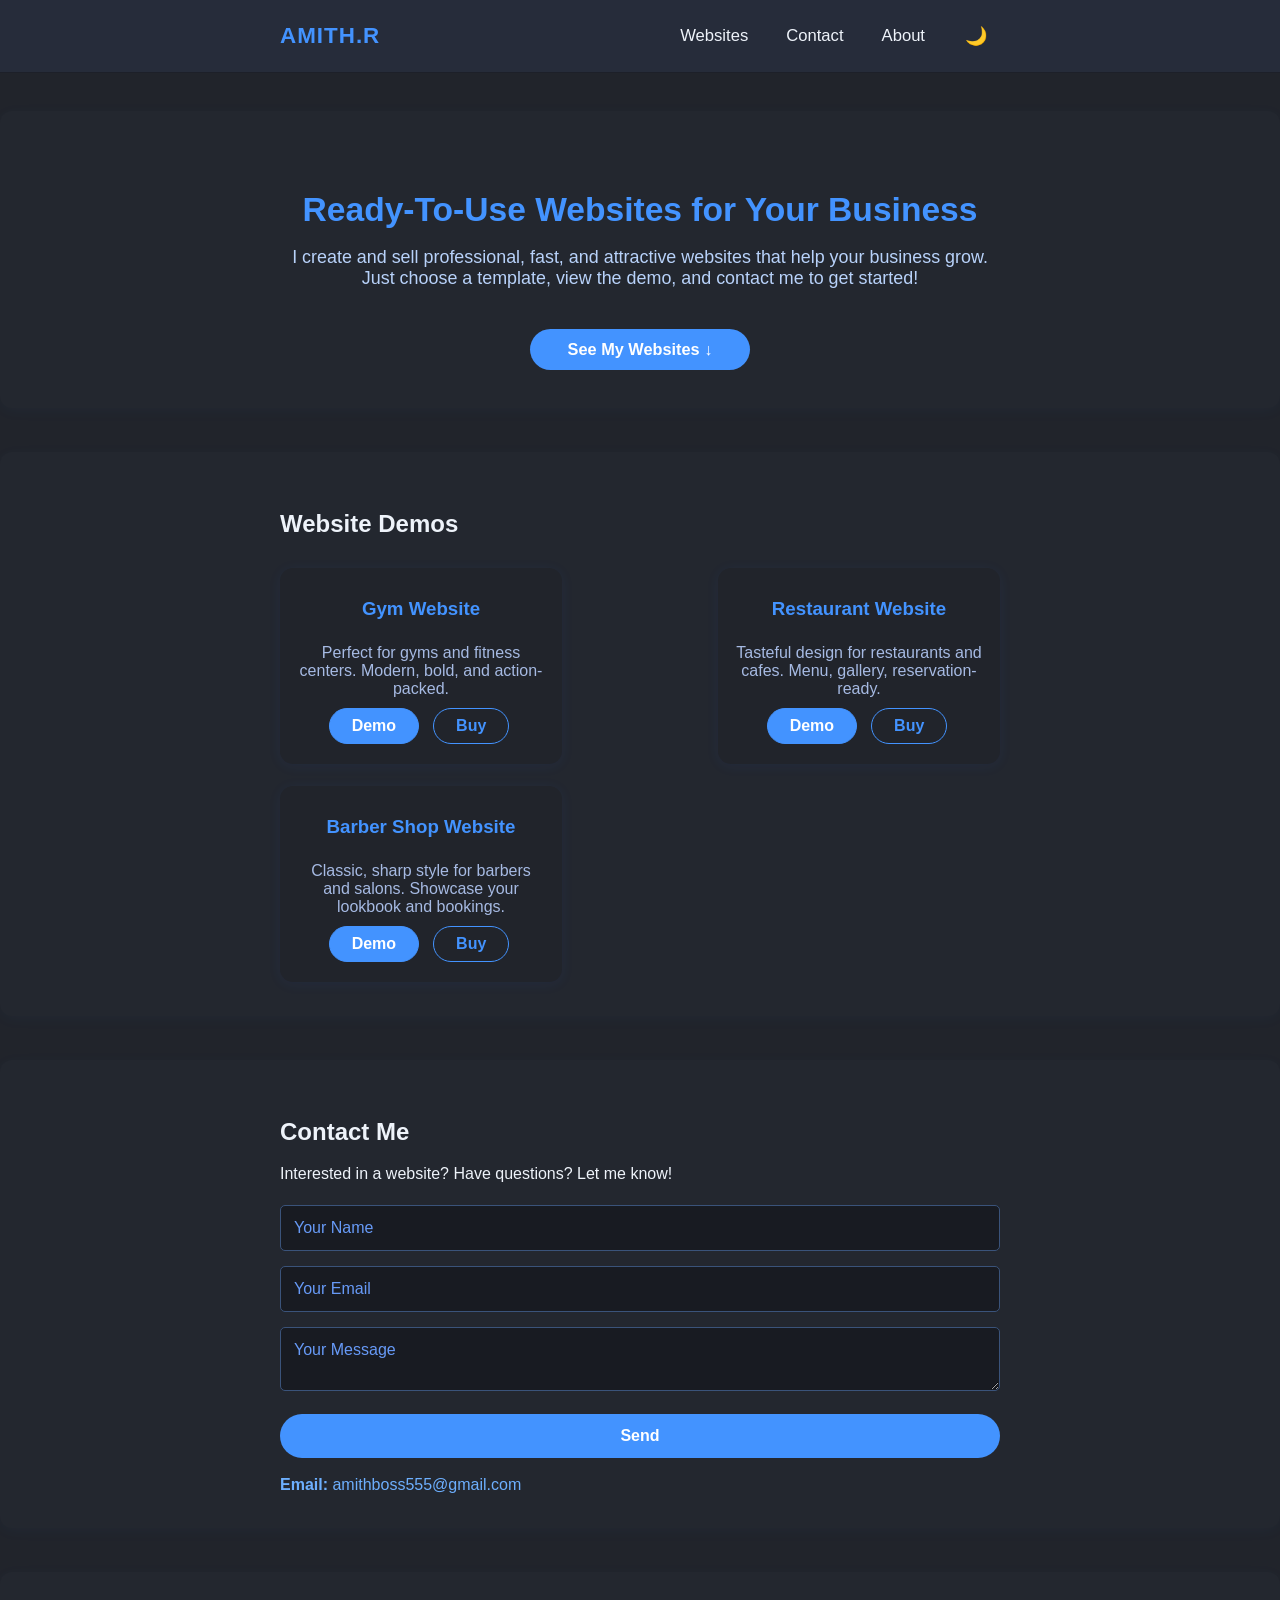
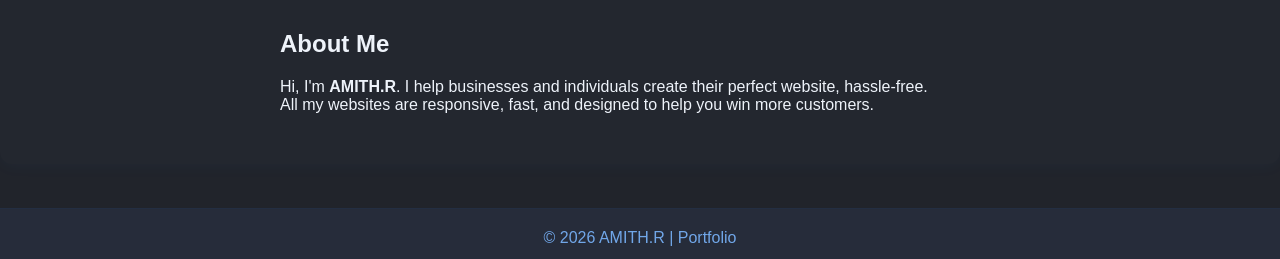
==== commit 874962e4: "Remove demo card images and social links Removed image tags for demo cards and commented out optiona" ====
--- a/index.html
+++ b/index.html
@@ -34,7 +34,6 @@
         <div class="cards-list">
           <!-- CARD (copy to add more) -->
           <div class="card">
-            <img src="https://images.unsplash.com/photo-1518611012118-696072aa579a?fit=crop&w=400&q=80" alt="Gym Website Demo" />
             <h3>Gym Website</h3>
             <p>Perfect for gyms and fitness centers. Modern, bold, and action-packed.</p>
             <div class="btn-row">
@@ -43,7 +42,6 @@
             </div>
           </div>
           <div class="card">
-            <img src="https://images.unsplash.com/photo-1519864600265-abb23847ef5e?fit=crop&w=400&q=80" alt="Restaurant Website Demo" />
             <h3>Restaurant Website</h3>
             <p>Tasteful design for restaurants and cafes. Menu, gallery, reservation-ready.</p>
             <div class="btn-row">
@@ -52,7 +50,6 @@
             </div>
           </div>
           <div class="card">
-            <img src="https://images.unsplash.com/photo-1520880867055-1e30d1cb001c?fit=crop&w=400&q=80" alt="Barber Shop Website Demo" />
             <h3>Barber Shop Website</h3>
             <p>Classic, sharp style for barbers and salons. Showcase your lookbook and bookings.</p>
             <div class="btn-row">
@@ -60,7 +57,7 @@
               <button type="button" class="button buy-btn" onclick="showBuyInfo('Barber Shop Website')">Buy</button>
             </div>
           </div>
-          <!-- ADD/REMOVE MORE CARDS AS NEEDED -->
+          <!-- Add more cards as needed -->
         </div>
 
         <!-- Buy Modal -->
@@ -104,15 +101,6 @@
   <footer>
     <div class="container">
       &copy; 2026 AMITH.R | Portfolio
-      <!-- (optional social links)
-      <div class="social">
-        <a href="https://github.com/amithrbg" target="_blank" title="GitHub">
-          <svg height="22" viewBox="0 0 16 16" fill="currentColor" style="vertical-align:middle;">
-            <path d="M8 .2a8 8 0 00-2.53 15.6c.4.07.55-.17.55-.38v-1.36c-2.24.48-2.71-1.09-2.71-1.09-.36-.93-.89-1.19-.89-1.19-.73-.5.05-.49.05-.49.8.06 1.23.82 1.23.82.72 1.23 1.87.87 2.33.66.07-.52.28-.88.5-1.08-1.79-.2-3.68-.9-3.68-3.98 0-.88.31-1.6.82-2.17-.08-.2-.36-1.02.08-2.12 0 0 .67-.21 2.2.82a7.6 7.6 0 012-.27c.67 0 1.34.09 2 .27 1.53-1.03 2.2-.82 2.2-.82.44 1.1.16 1.92.08 2.12.5.57.82 1.29.82 2.17 0 3.08-1.9 3.77-3.7 3.97.29.25.53.74.53 1.5v2.24c0 .21.15.45.55.38A8 8 0 008 .2z"/>
-          </svg>
-        </a> 
-      </div>
-      -->
     </div>
   </footer>
 
--- a/style.css
+++ b/style.css
@@ -17,7 +17,7 @@
   background: #111417 !important;
   color: #39a5ff !important;
 }
-html.dark .card, html.dark header, html.dark footer, html.dark .about, html.dark .contact, html.dark .demo-card, html.dark .demos, html.dark .hero, html.dark .buy-modal-content {
+html.dark .card, html.dark header, html.dark footer, html.dark .about, html.dark .contact, html.dark .demo-card, html.dark .websites, html.dark .hero, html.dark .buy-modal-content {
   background: #181b1e !important;
   color: #39a5ff !important;
 }
@@ -77,53 +77,68 @@
 header .container { display: flex; justify-content: space-between; align-items: center; max-width:720px; padding:0 16px; margin:0 auto;}
 
 .hero {
-  padding: 50px 0 30px 0;
+  padding: 52px 0 38px 0;
   text-align: center;
   background: var(--card);
-  border-radius:10px;
-  margin:34px 0 26px 0;
+  border-radius:12px;
+  margin:38px 0 28px 0;
   box-shadow: 0 3px 16px #4393ff09;
 }
-.hero h1 { color: var(--blue); font-size: 2em; margin-bottom: 12px;}
-.hero p { font-size: 1.15em; color: #b8d2fa; }
-
-.demos {
-  background: var(--card);
-  border-radius: 10px;
-  margin: 36px 0;
-  padding: 32px 20px 28px 20px;
+.hero h1 { color: var(--blue); font-size: 2.1em; margin-bottom: 14px;}
+.hero p { font-size: 1.12em; color: #b8d2fa; }
+.main-cta {
+  margin-top:22px;
+  display: inline-block;
+  padding: 11px 38px;
+  background: var(--blue);
+  color: #fff;
+  font-weight: bold;
+  border-radius: 28px;
+  font-size: 1.02em;
+  text-decoration: none;
+  transition: background .2s, color .2s, box-shadow .2s;
+}
+.main-cta:hover { box-shadow: 0 3px 20px #4393ff38; background: #1a2231; color: var(--blue);}
+
+.websites {
+  background: var(--card);
+  border-radius: 12px;
+  margin: 44px 0 32px 0;
+  padding: 38px 20px 34px 20px;
   box-shadow: 0 3px 16px #4393ff09;
 }
-
-h2 { color: var(--blue);}
-.demo-list {
+.cards-list {
   display: flex;
   gap: 22px;
   flex-wrap: wrap;
-  margin-top: 24px;
-}
-.demo-card {
+  margin-top: 30px;
+  justify-content: space-between;
+}
+.card {
+  flex: 1 1 220px;
   background: var(--bg);
-  border-radius: 9px;
-  box-shadow: 0 1px 10px #171b2233;
-  padding: 21px 18px 18px 18px;
-  flex: 1 1 240px;
+  border-radius: 13px;
+  box-shadow: 0 2px 14px #3366ff11;
+  padding: 20px 16px 20px 16px;
+  text-align: center;
+  display: flex;
+  flex-direction: column;
+  align-items: center;
   min-width: 220px;
-  max-width: 310px;
-  margin-bottom: 14px;
-  display: flex;
-  flex-direction: column;
-  gap: 10px;
-  transition: transform 0.2s;
-}
-.demo-card:hover { transform: translateY(-8px) scale(1.018); box-shadow:0 6px 24px #4393ff55; }
-.demo-info h3 { color: var(--blue); margin:8px 0 4px 0;}
-.demo-info p {color:#a6bae3; font-size:1.03em;}
-.demo-btns {
-  display: flex;
-  gap: 10px;
-  margin-top: 10px;
-}
+  max-width: 250px;
+  transition: transform 0.2s, box-shadow 0.2s;
+}
+.card:hover { transform: translateY(-8px) scale(1.024); box-shadow:0 6px 24px #4393ff55; }
+.card img {
+  width: 100%;
+  height: 110px;
+  object-fit: cover;
+  border-radius: 10px;
+  margin-bottom: 12px;
+}
+.card h3 { margin: 10px 0 8px 0; color: var(--blue);}
+.card p { margin-bottom: 10px; min-height: 38px; color: #a6bae3;}
+.btn-row { display: flex; gap: 10px; justify-content: center;}
 
 .button {
   background: var(--main);
@@ -180,20 +195,20 @@
 
 .contact, .about {
   background: var(--card);
-  border-radius: 10px;
-  margin: 36px 0;
-  padding: 32px 20px;
+  border-radius: 12px;
+  margin: 44px 0 32px 0;
+  padding: 38px 20px 34px 20px;
   box-shadow: 0 3px 16px #4393ff09;
 }
 .contact form {
   display: flex;
   flex-direction: column;
   gap: 15px;
-  margin: 20px 0 8px 0;
+  margin: 22px 0 10px 0;
 }
 .contact form input, .contact form textarea {
-  padding: 12px;
-  border-radius: 4px;
+  padding: 13px;
+  border-radius: 5px;
   border: 1.5px solid #3a537a;
   background: #181b22;
   font-size: 1em;
@@ -223,22 +238,29 @@
   background: var(--main);
   color: #71a7e9;
   text-align: center;
-  padding: 18px 0 10px 0;
-  margin-top: 40px;
+  padding: 20px 0 12px 0;
+  margin-top: 44px;
   border-top: 1.5px solid #232e42;
   font-size: 1em;
 }
-
 .container {
   max-width: 720px;
   margin: 0 auto;
   padding: 0 16px;
 }
-
-@media (max-width: 720px) {
-  .demo-list { flex-direction: column; gap: 8px; }
+.social {
+  margin-top: 8px;
+  font-size: 1.08em;
+  display:inline-block;
+}
+.social a { color:#71a7e9; margin:0 6px; }
+
+@media (max-width: 900px) {
+  .cards-list { flex-direction: column; gap: 18px;}
+}
+@media (max-width: 600px) {
+  .container { padding: 0 5vw; }
   header .container { flex-direction: column; gap:8px; }
-  .container { padding:0 5vw; }
   nav { float:none; line-height:44px;}
 }
 
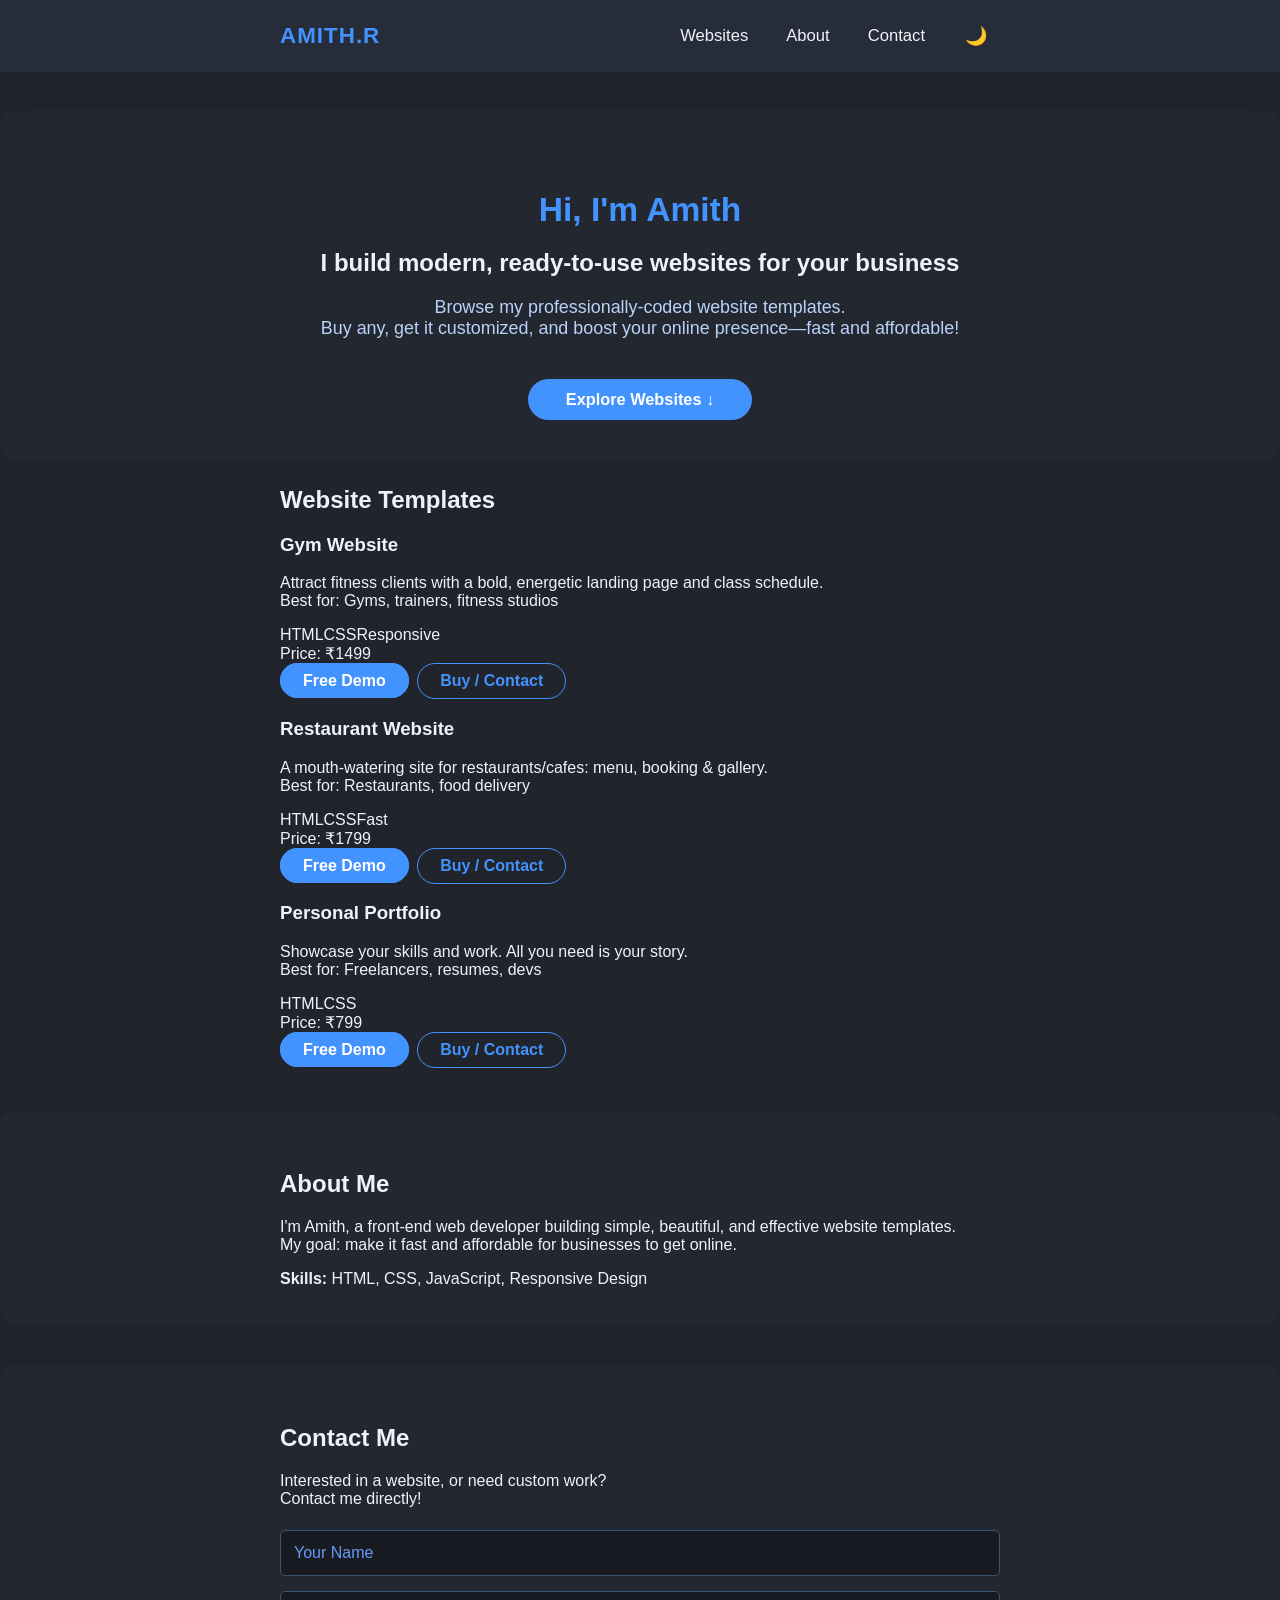
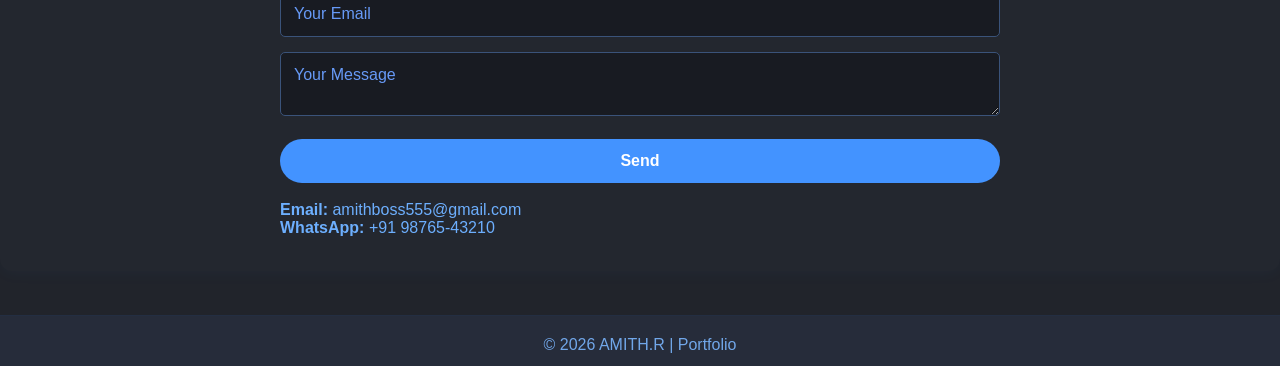
==== commit 3535f64c: "Update website title and content structure" ====
--- a/index.html
+++ b/index.html
@@ -2,7 +2,7 @@
 <html lang="en">
 <head>
   <meta charset="UTF-8">
-  <title>AMITH.R | Ready Websites Portfolio</title>
+  <title>AMITH.R | Ready-To-Use Website Templates</title>
   <meta name="viewport" content="width=device-width, initial-scale=1"/>
   <link rel="stylesheet" href="style.css">
 </head>
@@ -11,70 +11,120 @@
     <div class="container">
       <div class="logo">AMITH.R</div>
       <nav>
-        <a href="#websites">Websites</a>
+        <a href="#projects">Websites</a>
+        <a href="#about">About</a>
         <a href="#contact">Contact</a>
-        <a href="#about">About</a>
         <button id="darkToggle" aria-label="Toggle dark mode">🌙</button>
       </nav>
     </div>
   </header>
 
   <main>
+    <!-- HERO SECTION -->
     <section class="hero">
       <div class="container">
-        <h1>Ready-To-Use Websites for Your Business</h1>
-        <p>I create and sell professional, fast, and attractive websites that help your business grow.<br>Just choose a template, view the demo, and contact me to get started!</p>
-        <a href="#websites" class="main-cta">See My Websites ↓</a>
+        <h1>Hi, I'm Amith</h1>
+        <h2>I build modern, ready-to-use websites for your business</h2>
+        <p>
+          Browse my professionally-coded website templates. <br>
+          Buy any, get it customized, and boost your online presence—fast and affordable!
+        </p>
+        <a href="#projects" class="main-cta">Explore Websites ↓</a>
       </div>
     </section>
 
-    <section id="websites" class="websites">
+    <!-- PROJECTS -->
+    <section id="projects" class="projects">
       <div class="container">
-        <h2>Website Demos</h2>
-        <div class="cards-list">
-          <!-- CARD (copy to add more) -->
-          <div class="card">
+        <h2>Website Templates</h2>
+        <div class="project-cards-list">
+
+          <!-- ====== PROJECT CARD 1 ====== -->
+          <div class="project-card">
             <h3>Gym Website</h3>
-            <p>Perfect for gyms and fitness centers. Modern, bold, and action-packed.</p>
-            <div class="btn-row">
-              <a href="https://your-gym-demo-link.com" target="_blank" class="button demo-btn">Demo</a>
-              <button type="button" class="button buy-btn" onclick="showBuyInfo('Gym Website')">Buy</button>
+            <p>
+              Attract fitness clients with a bold, energetic landing page and class schedule.<br>
+              <span class="project-best">Best for:</span> Gyms, trainers, fitness studios
+            </p>
+            <div class="project-tags">
+              <span>HTML</span><span>CSS</span><span>Responsive</span>
+            </div>
+            <div class="price">Price: <span>₹1499</span></div>
+            <div class="project-buttons">
+              <a href="https://your-gym-demo-link.com" class="button demo-btn" target="_blank">Free Demo</a>
+              <button class="button buy-btn" onclick="showBuyInfo('Gym Website','₹1499')">Buy / Contact</button>
             </div>
           </div>
-          <div class="card">
+          <!-- ====== PROJECT CARD 2 ====== -->
+          <div class="project-card">
             <h3>Restaurant Website</h3>
-            <p>Tasteful design for restaurants and cafes. Menu, gallery, reservation-ready.</p>
-            <div class="btn-row">
-              <a href="https://your-restaurant-demo-link.com" target="_blank" class="button demo-btn">Demo</a>
-              <button type="button" class="button buy-btn" onclick="showBuyInfo('Restaurant Website')">Buy</button>
+            <p>
+              A mouth-watering site for restaurants/cafes: menu, booking & gallery.<br>
+              <span class="project-best">Best for:</span> Restaurants, food delivery
+            </p>
+            <div class="project-tags">
+              <span>HTML</span><span>CSS</span><span>Fast</span>
+            </div>
+            <div class="price">Price: <span>₹1799</span></div>
+            <div class="project-buttons">
+              <a href="https://your-restaurant-demo-link.com" class="button demo-btn" target="_blank">Free Demo</a>
+              <button class="button buy-btn" onclick="showBuyInfo('Restaurant Website','₹1799')">Buy / Contact</button>
             </div>
           </div>
-          <div class="card">
-            <h3>Barber Shop Website</h3>
-            <p>Classic, sharp style for barbers and salons. Showcase your lookbook and bookings.</p>
-            <div class="btn-row">
-              <a href="https://your-barber-demo-link.com" target="_blank" class="button demo-btn">Demo</a>
-              <button type="button" class="button buy-btn" onclick="showBuyInfo('Barber Shop Website')">Buy</button>
+          <!-- ====== EXAMPLE FOR MORE PROJECTS. DUPLICATE TO ADD ====== -->
+          <div class="project-card">
+            <h3>Personal Portfolio</h3>
+            <p>
+              Showcase your skills and work. All you need is your story.<br>
+              <span class="project-best">Best for:</span> Freelancers, resumes, devs
+            </p>
+            <div class="project-tags">
+              <span>HTML</span><span>CSS</span>
+            </div>
+            <div class="price">Price: <span>₹799</span></div>
+            <div class="project-buttons">
+              <a href="https://your-portfolio-demo-link.com" class="button demo-btn" target="_blank">Free Demo</a>
+              <button class="button buy-btn" onclick="showBuyInfo('Personal Portfolio','₹799')">Buy / Contact</button>
             </div>
           </div>
-          <!-- Add more cards as needed -->
+          <!-- ===== END CARDS. COPY ABOVE TO ADD ===== -->
         </div>
 
         <!-- Buy Modal -->
         <div id="buy-modal" class="buy-modal">
           <div class="buy-modal-content">
             <span class="close-modal" onclick="closeBuyInfo()">&times;</span>
-            <h3>Want to Buy?</h3>
-            <p>Email me at<br><b style="color:#4393ff">amithboss555@gmail.com</b><br>Include the website name and I'll reply with payment & delivery details.</p>
+            <h3>Buy / Contact</h3>
+            <div id="buy-info-content"></div>
+            <div class="modal-contact">
+              <b>Email:</b> <a href="mailto:amithboss555@gmail.com">amithboss555@gmail.com</a>
+              <br>
+              <b>WhatsApp:</b> <a href="https://wa.me/919876543210" target="_blank">+91 98765-43210</a>
+            </div>
           </div>
         </div>
       </div>
     </section>
 
+    <!-- ABOUT -->
+    <section id="about" class="about">
+      <div class="container">
+        <h2>About Me</h2>
+        <p>
+          I'm Amith, a front-end web developer building simple, beautiful, and effective website templates.<br>
+          My goal: make it fast and affordable for businesses to get online.<br>
+        </p>
+        <div class="skills">
+          <strong>Skills:</strong> HTML, CSS, JavaScript, Responsive Design
+        </div>
+      </div>
+    </section>
+
+    <!-- CONTACT -->
     <section id="contact" class="contact">
       <div class="container">
         <h2>Contact Me</h2>
-        <p>Interested in a website? Have questions? Let me know!</p>
+        <p>Interested in a website, or need custom work?<br>Contact me directly!</p>
         <form action="mailto:amithboss555@gmail.com" method="POST" enctype="text/plain">
           <input type="text" name="name" placeholder="Your Name" required>
           <input type="email" name="email" placeholder="Your Email" required>
@@ -82,18 +132,10 @@
           <button type="submit">Send</button>
         </form>
         <div class="contact-details">
-          <strong>Email:</strong> amithboss555@gmail.com
+          <b>Email:</b> amithboss555@gmail.com
+          <br>
+          <b>WhatsApp:</b> +91 98765-43210
         </div>
-      </div>
-    </section>
-
-    <section id="about" class="about">
-      <div class="container">
-        <h2>About Me</h2>
-        <p>
-          Hi, I'm <b>AMITH.R</b>. I help businesses and individuals create their perfect website, hassle-free.<br>
-          All my websites are responsive, fast, and designed to help you win more customers.
-        </p>
       </div>
     </section>
   </main>
@@ -101,26 +143,31 @@
   <footer>
     <div class="container">
       &copy; 2026 AMITH.R | Portfolio
+      <!--
+      <div class="social">
+        <a href="https://github.com/amithrbg" target="_blank">GitHub</a>
+      </div>
+      -->
     </div>
   </footer>
+  <script>
+    // DARK MODE
+    const html = document.documentElement;
+    const toggle = document.getElementById("darkToggle");
+    toggle.onclick = () => { html.classList.toggle("dark"); localStorage.setItem("amrDark", html.classList.contains("dark")) }
+    if(localStorage.getItem("amrDark") === "true") html.classList.add("dark");
 
-  <script>
-  // DARK MODE
-  const html = document.documentElement;
-  const toggle = document.getElementById("darkToggle");
-  toggle.onclick = () => { html.classList.toggle("dark"); localStorage.setItem("amrDark", html.classList.contains("dark")) }
-  if(localStorage.getItem("amrDark") === "true") html.classList.add("dark");
-
-  // BUY MODAL
-  function showBuyInfo(site) {
-    document.getElementById('buy-modal').style.display='flex';
-  }
-  function closeBuyInfo() {
-    document.getElementById('buy-modal').style.display='none';
-  }
-  window.onclick = function(e) {
-    if(e.target && e.target.id === 'buy-modal') closeBuyInfo();
-  }
+    // BUY MODAL
+    function showBuyInfo(site, price) {
+      document.getElementById('buy-modal').style.display='flex';
+      document.getElementById('buy-info-content').innerHTML = "<p><b>"+site+"</b><br>Price: "+price+"<br>Email or WhatsApp me and mention the website name. I'll reply with payment and delivery details!</p>";
+    }
+    function closeBuyInfo() {
+      document.getElementById('buy-modal').style.display='none';
+    }
+    window.onclick = function(e) {
+      if(e.target && e.target.id === 'buy-modal') closeBuyInfo();
+    }
   </script>
 </body>
 </html>
--- a/style.css
+++ b/style.css
@@ -17,7 +17,7 @@
   background: #111417 !important;
   color: #39a5ff !important;
 }
-html.dark .card, html.dark header, html.dark footer, html.dark .about, html.dark .contact, html.dark .demo-card, html.dark .websites, html.dark .hero, html.dark .buy-modal-content {
+html.dark .card, html.dark header, html.dark footer, html.dark .about, html.dark .contact, html.dark .websites, html.dark .hero, html.dark .buy-modal-content {
   background: #181b1e !important;
   color: #39a5ff !important;
 }
@@ -129,13 +129,6 @@
   transition: transform 0.2s, box-shadow 0.2s;
 }
 .card:hover { transform: translateY(-8px) scale(1.024); box-shadow:0 6px 24px #4393ff55; }
-.card img {
-  width: 100%;
-  height: 110px;
-  object-fit: cover;
-  border-radius: 10px;
-  margin-bottom: 12px;
-}
 .card h3 { margin: 10px 0 8px 0; color: var(--blue);}
 .card p { margin-bottom: 10px; min-height: 38px; color: #a6bae3;}
 .btn-row { display: flex; gap: 10px; justify-content: center;}
@@ -248,12 +241,6 @@
   margin: 0 auto;
   padding: 0 16px;
 }
-.social {
-  margin-top: 8px;
-  font-size: 1.08em;
-  display:inline-block;
-}
-.social a { color:#71a7e9; margin:0 6px; }
 
 @media (max-width: 900px) {
   .cards-list { flex-direction: column; gap: 18px;}
